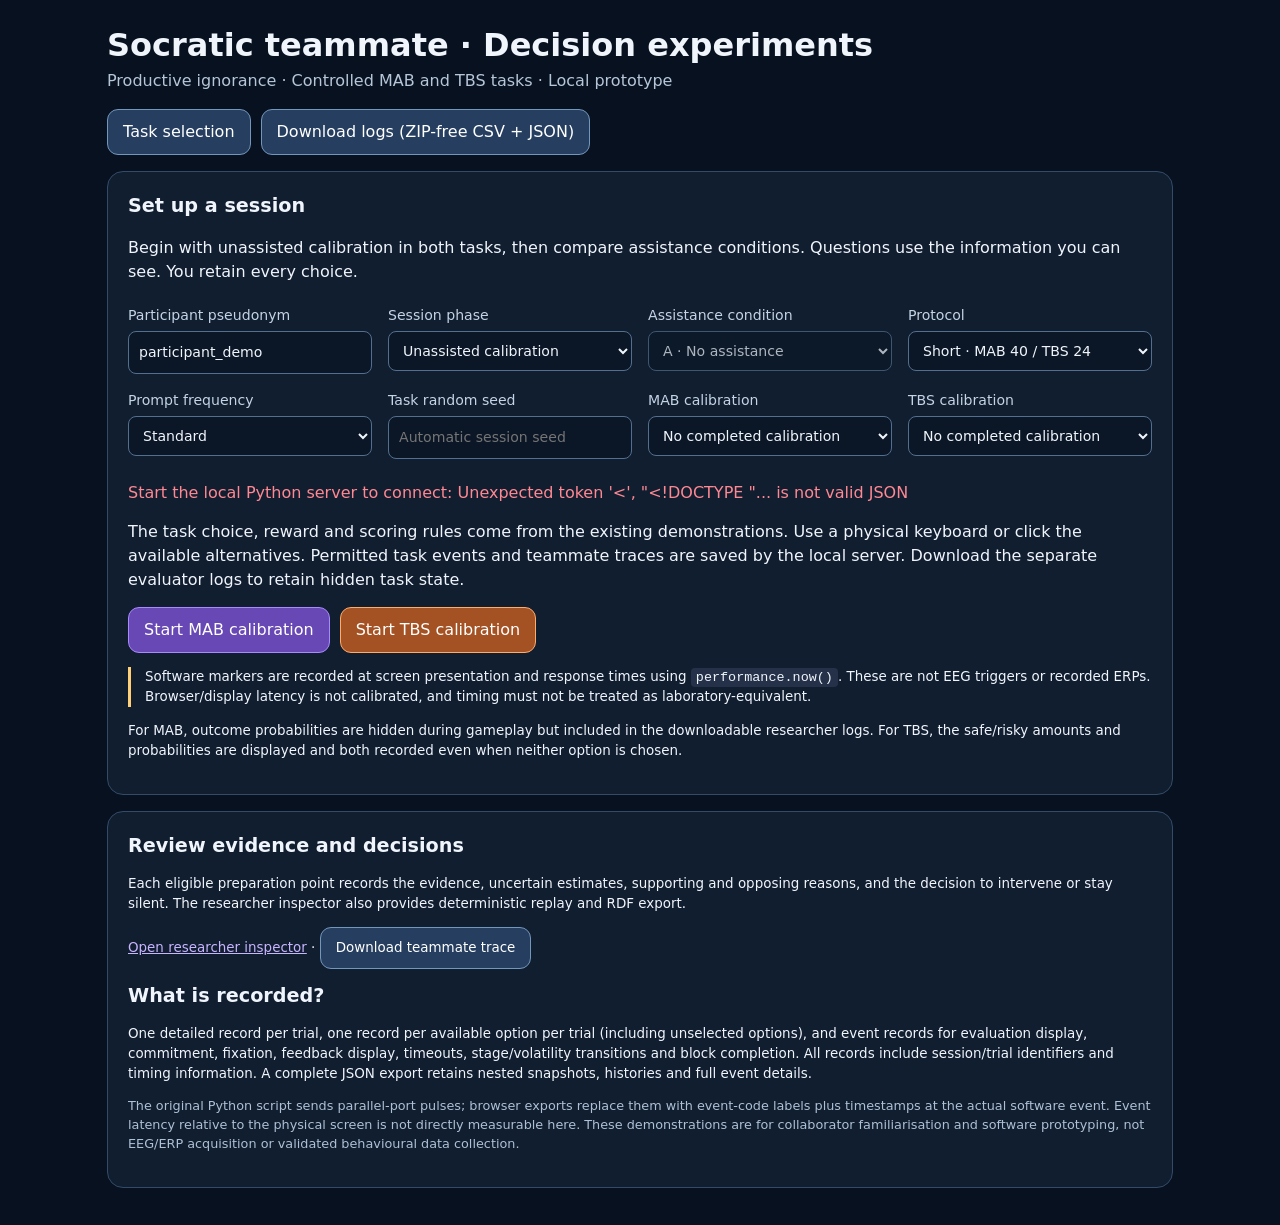
==== socratic_prototype/static/index.html @ b1d97575 "First naive prototype." ====
<!doctype html><html lang="en"><head><meta charset="utf-8"><meta name="viewport" content="width=device-width, initial-scale=1"><title>Socratic teammate | Decision experiments</title><link rel="stylesheet" href="teammate.css"><style>
:root{color-scheme:dark;--bg:#08111f;--panel:#111e30;--edge:#334b69;--text:#f0f5fc;--sub:#b6c6d9;--accent:#a88aff;--orange:#ffab69}*{box-sizing:border-box}body{margin:0;font:16px/1.48 system-ui,-apple-system,Segoe UI,sans-serif;background:var(--bg);color:var(--text)}.container{max-width:1110px;margin:0 auto;padding:22px}.header{display:flex;justify-content:space-between;gap:16px;align-items:center;flex-wrap:wrap}.muted{color:var(--sub)}h1{font-size:clamp(1.35rem,3vw,2rem);margin:0}h2{margin:0 0 10px;font-size:1.2rem}.panel{background:var(--panel);border:1px solid var(--edge);border-radius:16px;padding:20px;margin:16px 0}button{font:inherit;border:1px solid #7396bd;background:#263f60;color:#fff;border-radius:11px;padding:10px 15px;cursor:pointer}button:hover:not(:disabled){background:#35577e}button:disabled{opacity:.5;cursor:not-allowed}button.primary{background:#6748b4;border-color:#a88aff}button.orange{background:#a45223;border-color:#ffab69}button.green{background:#1b6a57;border-color:#66cbb3}.actions{display:flex;gap:10px;flex-wrap:wrap;align-items:center}.status{display:grid;grid-template-columns:repeat(auto-fit,minmax(140px,1fr));gap:12px}.metric{padding:12px;border:1px solid #324865;border-radius:10px}.metric strong{display:block;font-size:1.35rem;font-variant-numeric:tabular-nums}.small{font-size:.84rem}.stagebar{display:flex;gap:8px;flex-wrap:wrap;margin:14px 0}.stage{border:1px solid #465a73;border-radius:10px;padding:8px 13px;color:#93a7bf}.stage.active{background:#4a347e;border-color:#c8b1ff;color:white}.taskarea{min-height:330px;display:flex;align-items:center;justify-content:center;text-align:center}.arms{width:100%;display:grid;grid-template-columns:repeat(2,minmax(0,1fr));gap:14px 28px;max-width:780px;margin:0 auto}.arm{background:#0b1627;border:7px solid var(--edge);border-radius:14px;padding:10px 7px;min-width:0;display:flex;flex-direction:column;align-items:center;gap:4px}.arm img{height:83px;width:126px;max-width:100%;object-fit:contain}.arm:hover:not(:disabled){background:#243950}.armname{font-weight:700}.armhistory{font-size:.72rem;color:#bfcee0;overflow-wrap:anywhere}.arm.blue.shade1{border-color:#0877ec}.arm.blue.shade2{border-color:#52b1ff}.arm.blue.shade3{border-color:#a5d9ff}.arm.red.shade1{border-color:#e32043}.arm.red.shade2{border-color:#fa6481}.arm.red.shade3{border-color:#ffadc0}.choose{display:grid;grid-template-columns:minmax(220px,1fr) minmax(80px,0.45fr) minmax(220px,1fr);gap:24px;width:100%;max-width:900px;align-items:stretch}.choiceSpacer{display:flex;align-items:center;justify-content:center;color:#7890ac;font-size:.92rem}.option{background:#0b1726;border:4px solid var(--edge);padding:18px;border-radius:15px;min-height:220px}.option.risky{border-color:#d94d4d}.option.safe{border-color:#2ea043}.probframe{width:72px;height:114px;margin:14px auto 6px;border:2px solid #ddd;display:flex;align-items:end}.probfill{width:100%;background:#8a45dc}.option strong{font-size:1.4rem}.bar{height:22px;background:#26384c;border-radius:10px;overflow:hidden;position:relative}.fill{height:100%;background:#4ba7f2}.targetline{height:3px;background:#f7db83;position:absolute;right:0;top:0;bottom:0;width:2px}.success{color:#7ef1a0}.loss{color:#ff8892}.big{font-size:clamp(2rem,6vw,4rem);font-weight:750}.notice{color:#f3d6a8}code{background:#243148;padding:2px 5px;border-radius:4px}.warn{border-left:3px solid #ffd078;padding-left:14px}.footer{font-size:.8rem;color:#aec0d5}.hidden{display:none!important}@media(max-width:700px){.choose{grid-template-columns:1fr}.choiceSpacer{display:none}}@media(max-width:520px){.arms{gap:8px 12px}.arm{padding:5px 2px}.arm img{height:65px}.armhistory{font-size:.6rem}.choose{gap:8px}.option{padding:9px}.container{padding:12px}}
</style></head><body><div class="container"><div class="header"><div><h1>Socratic teammate · Decision experiments</h1><div class="muted">Productive ignorance · Controlled MAB and TBS tasks · Local prototype</div></div><div class="actions"><button id="homeBtn">Task selection</button><button id="downloadBtn">Download logs (ZIP-free CSV + JSON)</button></div></div>
<section id="welcome" class="panel"><h2>Set up a session</h2>
<p>Begin with unassisted calibration in both tasks, then compare assistance conditions. Questions use the information you can see. You retain every choice.</p>
<div class="setup-grid">
<label>Participant pseudonym<input id="participantId" value="participant_demo" maxlength="100" autocomplete="off"></label>
<label>Session phase<select id="sessionPhase"><option value="calibration">Unassisted calibration</option><option value="assisted">Comparison session</option></select></label>
<label>Assistance condition<select id="condition"><option value="A">A · No assistance</option><option value="B">B · General guidance</option><option value="C">C · Task-aware guidance</option><option value="F">F · Personalised Socratic teammate</option><option value="D">D · Task-aware Socratic (extension)</option><option value="E">E · Personalised guidance (extension)</option></select></label>
<label>Protocol<select id="protocol"><option value="short">Short · MAB 40 / TBS 24</option><option value="full">Full · MAB 200 / TBS 192</option></select></label>
<label>Prompt frequency<select id="promptFrequency"><option value="standard">Standard</option><option value="infrequent">Infrequent</option><option value="frequent">Frequent</option></select></label>
<label>Task random seed<input id="taskSeed" placeholder="Automatic session seed" maxlength="100"></label>
<label>MAB calibration<select id="mabCalibration"><option value="">No completed calibration</option></select></label>
<label>TBS calibration<select id="tbsCalibration"><option value="">No completed calibration</option></select></label>
</div><p id="setupStatus" class="muted small" aria-live="polite"></p><p id="setupError" class="loss" role="alert"></p><p>The task choice, reward and scoring rules come from the existing demonstrations. Use a physical keyboard or click the available alternatives. Permitted task events and teammate traces are saved by the local server. Download the separate evaluator logs to retain hidden task state.</p><div class="actions"><button class="primary" id="startMab">Start MAB calibration</button><button class="orange" id="startTbs">Start TBS calibration</button></div><p class="small warn">Software markers are recorded at screen presentation and response times using <code>performance.now()</code>. These are not EEG triggers or recorded ERPs. Browser/display latency is not calibrated, and timing must not be treated as laboratory-equivalent.</p><p class="small">For MAB, outcome probabilities are hidden during gameplay but included in the downloadable researcher logs. For TBS, the safe/risky amounts and probabilities are displayed and both recorded even when neither option is chosen.</p></section>
<section id="taskPanel" class="panel hidden"><div class="header"><h2 id="taskTitle"></h2><div class="muted" id="taskProgress"></div></div><div class="status" id="status"></div><div class="stagebar" id="stagebar"><div class="stage" id="phase-eval">Evaluation · option presentation</div><div class="stage" id="phase-commit">Commitment · response</div><div class="stage" id="phase-feed">Feedback · outcome</div></div><div id="teammatePanel" class="teammate hidden" aria-live="polite">
<div class="header"><strong id="teammateHeading">Preparation window</strong><span id="prepCountdown" class="muted small"></span></div>
<p id="teammateMessage"></p><div id="teammateResponse" class="hidden">
<label>Your response (optional)<input id="responseText" maxlength="2000" placeholder="Correct the interpretation or note your reasoning"></label>
<div class="actions small" id="responseButtons"><button data-feedback="helpful">Helpful</button><button data-feedback="disagree">Disagree</button><button data-feedback="fewer">Fewer prompts</button><button data-feedback="dismiss">Dismiss</button></div></div></div>
<div id="taskarea" class="taskarea"></div><div class="actions"><button id="pauseBtn">Pause after this trial</button><button id="exitBtn">End demo</button><span class="muted small" id="timingNote"></span></div></section><section id="finish" class="panel hidden"><h2 id="finishHeading">Demo complete</h2><p id="finishSummary"></p><div class="actions"><button id="finishDownload" class="green">Download full logs</button><button id="finishHome">Back to selection</button></div></section>
<section class="panel small"><h2>Review evidence and decisions</h2><p>Each eligible preparation point records the evidence, uncertain estimates, supporting and opposing reasons, and the decision to intervene or stay silent. The researcher inspector also provides deterministic replay and RDF export.</p><p><a href="inspector.html" target="_blank" rel="noopener">Open researcher inspector</a> · <button id="downloadTrace">Download teammate trace</button></p><h2>What is recorded?</h2><p>One detailed record per trial, one record per available option per trial (including unselected options), and event records for evaluation display, commitment, fixation, feedback display, timeouts, stage/volatility transitions and block completion. All records include session/trial identifiers and timing information. A complete JSON export retains nested snapshots, histories and full event details.</p><p class="footer">The original Python script sends parallel-port pulses; browser exports replace them with event-code labels plus timestamps at the actual software event. Event latency relative to the physical screen is not directly measurable here. These demonstrations are for collaborator familiarisation and software prototyping, not EEG/ERP acquisition or validated behavioural data collection.</p></section></div>
<script>
'use strict';
const by=id=>document.getElementById(id); const sleep=ms=>new Promise(resolve=>setTimeout(resolve,ms));
const clock=()=>performance.now();const iso=()=>new Date().toISOString();
const uid=()=>`demo_${new Date().toISOString().replace(/[^\d]/g,'').slice(0,14)}_${Math.random().toString(36).slice(2,8)}`;
// Seedable, deterministic random generator for reproducible debugging and task-generation snapshots.
function xmur3(str){let h=1779033703^str.length;for(let i=0;i<str.length;i++){h=Math.imul(h^str.charCodeAt(i),3432918353);h=h<<13|h>>>19;}return()=>{h=Math.imul(h^h>>>16,2246822507);h=Math.imul(h^h>>>13,3266489909);return(h^h>>>16)>>>0;};}
function mulberry32(a){return()=>{let t=a+=0x6D2B79F5;t=Math.imul(t^t>>>15,t|1);t^=t+Math.imul(t^t>>>7,t|61);return((t^t>>>14)>>>0)/4294967296;};}
const deep=o=>JSON.parse(JSON.stringify(o));
const configs={MAB:{stable_trials:10,volatile_trials:30,original_stable:50,original_volatile:150,response_timeout_ms:5000,fixation_ms:1000,feedback_ms:1000,intertrial_fixation_ms:1000,miss_penalty:-200,blue_jump_probability:1/16,red_jump_probability:1/4},TBS:{blocks:3,trials_per_block:8,original_blocks:24,response_timeout_ms:5000,fixation_ms:1000,feedback_ms:1000,intertrial_fixation_ms:1000,targets:[595,930,1035,1105],multipliers:[1.1,2.3,3.3,4.2],options:[[{amount:100,prob:90},{amount:265,prob:35}],[{amount:180,prob:60},{amount:260,prob:35}],[{amount:145,prob:75},{amount:245,prob:35}],[{amount:145,prob:55},{amount:350,prob:20}],[{amount:115,prob:90},{amount:240,prob:45}],[{amount:150,prob:60},{amount:190,prob:45}],[{amount:170,prob:75},{amount:245,prob:40}],[{amount:120,prob:80},{amount:210,prob:30}]]}};
const baseArms=[['blue1','blue','8','shade1',[.7,.2,.1],[100,0,-100]],['blue2','blue','1','shade2',[.5,.3,.2],[100,0,-100]],['blue3','blue','3','shade3',[.34,.33,.33],[100,0,-100]],['red1','red','2','shade1',[.5,.3,.2],[200,0,-200]],['red2','red','7','shade2',[.34,.33,.33],[200,0,-200]],['red3','red','9','shade3',[.7,.2,.1],[200,0,-200]]];
let session=null,alive=false,paused=false,pauseRequested=false,runId=0,inputResolver=null,timeoutId=null,requestFrameId=null;let activeTrial=null;
function logEvent(type,detail={},marker=null){if(!session)return null;const evt={session_id:session.id,task:session.task,event_index:session.events.length+1,event:type,marker_code:marker??'',iso_time:iso(),monotonic_ms:Math.round(clock()*1000)/1000,elapsed_session_ms:Math.round((clock()-session.startMono)*1000)/1000,trial_uid:activeTrial?.trial_uid??'',block:activeTrial?.block??'',stage:activeTrial?.stage??'',trial:activeTrial?.trial??'',global_trial:activeTrial?.global_trial??'',...deep(detail)};session.events.push(evt);if(activeTrial)activeTrial.event_sequence.push(evt.event_index);return evt;}
function phase(phaseName){for(let x of ['eval','commit','feed'])by('phase-'+x).classList.toggle('active',x===phaseName)}
function content(html){by('taskarea').innerHTML=html}
function newSession(task){configureProtocol();const id=uid();session={id,task,started_at:iso(),startMono:clock(),random_seed:id,config:deep(configs[task]),events:[],trials:[],options:[],blocks:[],completed:false,notes:'Browser software events only; no EEG/ERP acquisition',rng:mulberry32(xmur3(by('taskSeed').value.trim()||id)())};session.random_seed=by('taskSeed').value.trim()||id;}
function rnd(){return session.rng()};function pick(a){return a[Math.floor(rnd()*a.length)]}
function screenEvent(markerName,info={},markerCode=null){return logEvent(markerName,info,markerCode)}
function stopInput(){if(timeoutId!==null)clearTimeout(timeoutId);timeoutId=null;if(requestFrameId!==null)cancelAnimationFrame(requestFrameId);requestFrameId=null;if(inputResolver){const resolve=inputResolver;inputResolver=null;resolve({key:null,time:null,cancelled:true});}}
async function waitChoice(keys,ms,onTick){by("teammatePanel").classList.add("hidden");return new Promise(resolve=>{if(!alive){resolve({cancelled:true});return;}const start=clock();let settled=false;function finish(key){if(settled)return;settled=true;document.removeEventListener('keydown',keyDown);if(timeoutId!==null)clearTimeout(timeoutId);timeoutId=null;if(requestFrameId!==null)cancelAnimationFrame(requestFrameId);requestFrameId=null;inputResolver=null;resolve({key,time:clock(),response_ms:key?clock()-start:ms,cancelled:false});}function keyDown(e){if(keys.includes(e.key)){e.preventDefault();finish(e.key);}}document.addEventListener('keydown',keyDown);inputResolver=(v)=>{if(settled)return;settled=true;document.removeEventListener('keydown',keyDown);if(timeoutId!==null)clearTimeout(timeoutId);if(requestFrameId!==null)cancelAnimationFrame(requestFrameId);inputResolver=null;resolve(v)};timeoutId=setTimeout(()=>finish(null),ms);function tick(){if(settled)return;onTick?.(Math.max(0,ms-(clock()-start)));requestFrameId=requestAnimationFrame(tick)}tick();});}
function clickChoice(key){if(teammate.preparing){recordEarlyAttempt(key);return;}if(inputResolver){/* call the same keydown handler so keyboard and click use identical timestamp processing */document.dispatchEvent(new KeyboardEvent('keydown',{key,bubbles:true}));}}
function createTrial(o){activeTrial={session_id:session.id,task:session.task,trial_uid:`${session.id}_${session.task}_${String(o.global_trial).padStart(3,'0')}`,trial_start_iso:iso(),trial_start_monotonic_ms:clock(),event_sequence:[],...o};return activeTrial;}
async function finalizeTrial(t){await teammateFeedback(t);t.trial_end_iso=iso();t.trial_end_monotonic_ms=clock();t.duration_ms=t.trial_end_monotonic_ms-t.trial_start_monotonic_ms;session.trials.push(deep(t));activeTrial=null;}
function metrics(data){by('status').innerHTML=data.map(x=>`<div class="metric"><span class="small muted">${x[0]}</span><strong>${x[1]}</strong></div>`).join('')}
function taskShell(task){by('welcome').classList.add('hidden');by('finish').classList.add('hidden');by('taskPanel').classList.remove('hidden');by('taskTitle').textContent=task==='MAB'?'Multi-Armed Bandit (MAB)':'Target-Based Sequential (TBS)';by('pauseBtn').textContent='Pause after this trial';by('timingNote').textContent='5-second response limit · keyboard or click';}
function appendOptions(t,arr){for(const opt of arr){session.options.push({session_id:session.id,task:session.task,trial_uid:t.trial_uid,global_trial:t.global_trial,stage:t.stage??'',block:t.block??'',trial:t.trial??'',...deep(opt)});}}
function outcomeSample(probabilities,outcomes){const p=rnd();let acc=0;for(let i=0;i<probabilities.length;i++){acc+=probabilities[i];if(p<acc)return{outcome:outcomes[i],draw:p};}return{outcome:outcomes.at(-1),draw:p};}
async function runMAB(token){const cfg=configs.MAB;const arms={};baseArms.forEach(([id,color,key,shade,probs,outs])=>arms[id]={id,color,key,shade,probabilities:[...probs],outcomes:[...outs],history:{[outs[0]]:0,[outs[1]]:0,[outs[2]]:0}});let score=0,misses=0;for(let n=1;n<=cfg.stable_trials+cfg.volatile_trials;n++){if(!alive||token!==runId)return;await checkPause(token);if(!alive||token!==runId)return;const stage=n<=cfg.stable_trials?'stable':'volatile', stageTrial=stage==='stable'?n:n-cfg.stable_trials;let changes={blue:{jump:false,draw:null},red:{jump:false,draw:null}};if(stageTrial===1)logEvent('STAGE_START',{stage_name:stage});if(stage==='volatile'){for(const color of ['blue','red']){const chance=color==='blue'?cfg.blue_jump_probability:cfg.red_jump_probability,draw=rnd(),jump=draw<chance;changes[color]={jump,draw,probability:chance};if(jump){for(const arm of Object.values(arms)){if(arm.color===color){const p=arm.probabilities;arm.probabilities=[p[1],p[0],p[2]];}}}logEvent('VOLATILITY_CHECK',{global_trial:n,color,probability:chance,draw,jump});}}
const remaining=cfg.stable_trials+cfg.volatile_trials-n+1;by('taskProgress').textContent=`${stage.toUpperCase()} · trial ${stageTrial} · overall ${n}/${cfg.stable_trials+cfg.volatile_trials}`;metrics([['Current score',score],['Trials remaining',remaining],['Missed choices',misses],['Stage',stage]]);
const snapshot=Object.values(arms).map(a=>({id:a.id,color:a.color,key:a.key,shade:a.shade,probabilities:[...a.probabilities],outcomes:[...a.outcomes],expected_value:a.probabilities.reduce((sum,p,i)=>sum+p*a.outcomes[i],0),history_before:deep(a.history)}));const t=createTrial({global_trial:n,trial:stageTrial,stage,block:null,phase:'evaluation',score_before:score,score_after:null,miss_count_before:misses,remaining_before:remaining,volatility_checks:deep(changes),available_options:deep(snapshot),selected_option:null,response_time_ms:null,random_draw:null,outcome:null,penalty:0});appendOptions(t,snapshot.map(a=>({option_id:a.id,option_side:a.color,key:a.key,probabilities_json:JSON.stringify(a.probabilities),outcomes_json:JSON.stringify(a.outcomes),expected_value:a.expected_value,history_json:JSON.stringify(a.history_before)})));
await teammatePreparation(t,token);if(!alive||token!==runId)return;const displayOrder=['blue2','red2','red1','blue1','blue3','red3'];const ordered=displayOrder.map(id=>snapshot.find(a=>a.id===id)).filter(Boolean);let html='<div class="arms">'+ordered.map(a=>{const h=a.history_before;return `<button class="arm ${a.color} ${a.shade}" data-key="${a.key}" onclick="clickChoice('${a.key}')"><span class="armname">Press ${a.key}</span><img src="slot.png" alt="Slot machine"><span class="armhistory">${a.outcomes.map(x=>`${x>0?'+':''}${x}: ${h[x]}`).join(' | ')}</span></button>`}).join('')+'</div>';content(html);phase('eval'); // Log once the screen content has been prepared and requested for paint.
await nextPaint();if(!alive||token!==runId)return;const onset=screenEvent('EVALUATION_ONSET', {option_ids:snapshot.map(x=>x.id),all_option_probabilities_in_log:true,score_before:score,remaining_before:remaining},3);t.evaluation_iso=onset.iso_time;t.evaluation_monotonic_ms=onset.monotonic_ms;
let r=await waitChoice(snapshot.map(a=>a.key),cfg.response_timeout_ms,left=>{by('timingNote').textContent=`Time remaining: ${(left/1000).toFixed(1)} s`});if(r.cancelled||!alive||token!==runId)return;
if(r.key){const a=Object.values(arms).find(x=>x.key===r.key);t.selected_option=a.id;t.response_time_ms=r.response_ms;phase('commit');const c=screenEvent('COMMITMENT_RESPONSE',{choice:a.id,key:r.key,response_time_ms:r.response_ms},4);t.commitment_iso=c.iso_time;t.commitment_monotonic_ms=c.monotonic_ms;content('<div class="big">+</div>');await nextPaint();screenEvent('FIXATION_ONSET',{after:'commitment'});await sleep(cfg.fixation_ms);if(!alive||token!==runId)return;const sampled=outcomeSample(a.probabilities,a.outcomes);t.random_draw=sampled.draw;t.outcome=sampled.outcome;t.win=sampled.outcome>0;t.penalty=0;score+=sampled.outcome;a.history[sampled.outcome]++;phase('feed');content(`<div><div class="big ${sampled.outcome>0?'success':sampled.outcome<0?'loss':''}">${sampled.outcome>0?'+':''}${sampled.outcome}</div><div>${a.id.toUpperCase()} · Total score: ${score}</div></div>`);await nextPaint();const f=screenEvent('FEEDBACK_ONSET',{selected:a.id,outcome:sampled.outcome,score_after:score,draw:sampled.draw},6);t.feedback_iso=f.iso_time;t.feedback_monotonic_ms=f.monotonic_ms;await sleep(cfg.feedback_ms);
}else{misses++;t.selected_option='NO_RESPONSE';t.penalty=-200;t.outcome=-200;score-=200;phase('feed');content('<div><div class="big loss">−200</div><div>No response within 5 seconds</div></div>');await nextPaint();screenEvent('NO_RESPONSE_TIMEOUT',{penalty:-200,score_after:score},5);await sleep(cfg.feedback_ms);}
if(!alive||token!==runId)return;content('<div class="big">+</div>');await nextPaint();screenEvent('INTERTRIAL_FIXATION_ONSET');await sleep(cfg.intertrial_fixation_ms);t.score_after=score;t.miss_count_after=misses;t.option_histories_after=deep(Object.fromEntries(Object.values(arms).map(a=>[a.id,a.history])));await finalizeTrial(t);
}if(alive&&token===runId)await finishTask(`MAB complete: ${cfg.stable_trials} stable and ${cfg.volatile_trials} volatile choices; final score ${score}; missed choices ${misses}.`)}
function nextPaint(){return new Promise(resolve=>requestAnimationFrame(()=>requestAnimationFrame(resolve)));}
async function runTBS(token){const cfg=configs.TBS;let grand=0,met=0;for(let block=1;block<=cfg.blocks;block++){if(!alive||token!==runId)return;await checkPause(token);if(!alive||token!==runId)return;const target=pick(cfg.targets),mult=cfg.multipliers[cfg.targets.indexOf(target)];let points=0,lastWin=false;logEvent('BLOCK_START',{block,target,multiplier:mult});for(let trial=1;trial<=8;trial++){if(!alive||token!==runId)return;await checkPause(token);const global=(block-1)*8+trial;const pairIndex=Math.floor(rnd()*cfg.options.length);const pair=deep(cfg.options[pairIndex]);const safe={option_id:'safe',key:'1',amount:pair[0].amount,probability:pair[0].prob/100,displayed_probability_percent:pair[0].prob,expected_value:pair[0].amount*pair[0].prob/100};const risky={option_id:'risky',key:'9',amount:pair[1].amount,probability:pair[1].prob/100,displayed_probability_percent:pair[1].prob,expected_value:pair[1].amount*pair[1].prob/100};const options=[safe,risky];const remaining=9-trial,gap=Math.max(0,target-points);by('taskProgress').textContent=`Block ${block}/${cfg.blocks} · trial ${trial}/8`;metrics([['Target',target],['Points before choice',points],['Trials including this',remaining],['Final multiplier',`×${mult}`]]);const t=createTrial({global_trial:global,stage:'changing_constraints',block,trial,phase:'evaluation',target,multiplier:mult,option_set_index:pairIndex+1,available_options:deep(options),points_before:points,target_gap_before:target-points,nonnegative_target_gap_before:gap,remaining_trials_including_current:remaining,remaining_trials_after_current:remaining-1,chosen_option:null,response_time_ms:null,random_draw:null,is_win:null,earned_points:0,points_after:null,final_multiplier_applied:false,final_block_score:null,target_met:null});appendOptions(t,options.map(o=>({...o,option_side:o.option_id})));
const progress=Math.max(0,Math.min(100,points/target*100));const safeOpt=options.find(o=>o.option_id==='safe');const riskyOpt=options.find(o=>o.option_id==='risky');content(`<div style="width:100%"><div style="max-width:760px;margin:0 auto 18px;text-align:left"><div>Progress: <strong>${points}</strong> / ${target}</div><div class="bar"><div class="fill" style="width:${progress}%"></div><div class="targetline"></div></div><div class="small muted">Target gap: ${target-points} · ${remaining} decision${remaining===1?'':'s'} remaining ${trial===8?`· Final multiplier ×${mult}`:''}</div></div><div class="choose"><button class="option safe" onclick="clickChoice('${safeOpt.key}')"><strong>SAFE</strong><div class="probframe"><div class="probfill" style="height:${safeOpt.displayed_probability_percent}%"></div></div><div>Win chance: ${safeOpt.displayed_probability_percent}%</div><div><strong>${safeOpt.amount} points</strong></div><div>Press ${safeOpt.key}</div></button><div class="choiceSpacer"></div><button class="option risky" onclick="clickChoice('${riskyOpt.key}')"><strong>RISKY</strong><div class="probframe"><div class="probfill" style="height:${riskyOpt.displayed_probability_percent}%"></div></div><div>Win chance: ${riskyOpt.displayed_probability_percent}%</div><div><strong>${riskyOpt.amount} points</strong></div><div>Press ${riskyOpt.key}</div></button></div></div>`);phase('eval');await nextPaint();await teammatePreparation(t,token);if(!alive||token!==runId)return;const e=screenEvent('EVALUATION_ONSET',{block,trial,target,points_before:points,remaining_trials:remaining,options:deep(options)},8);t.evaluation_iso=e.iso_time;t.evaluation_monotonic_ms=e.monotonic_ms;const r=await waitChoice(['1','9'],cfg.response_timeout_ms,left=>{by('timingNote').textContent=`Time remaining: ${(left/1000).toFixed(1)} s`});if(r.cancelled||!alive||token!==runId)return;
let isWin=false;if(r.key){const selected=options.find(o=>o.key===r.key);t.chosen_option=selected.option_id;t.chosen_option_details=deep(selected);t.response_time_ms=r.response_ms;phase('commit');const c=screenEvent('COMMITMENT_RESPONSE',{choice:selected.option_id,key:selected.key,response_time_ms:r.response_ms},9);t.commitment_iso=c.iso_time;t.commitment_monotonic_ms=c.monotonic_ms;content('<div class="big">+</div>');await nextPaint();screenEvent('FIXATION_ONSET',{after:'commitment'});await sleep(cfg.fixation_ms);if(!alive||token!==runId)return;const draw=rnd();isWin=draw<selected.probability;t.random_draw=draw;t.is_win=isWin;t.earned_points=isWin?selected.amount:0;if(isWin)points+=selected.amount;phase('feed');content(`<div><div class="big ${isWin?'success':'loss'}">${isWin?'WIN':'NO GAIN'}</div><div>${isWin?`+${selected.amount} points`:'0 points'} · Current points: ${points}</div></div>`);await nextPaint();const f=screenEvent('FEEDBACK_ONSET',{choice:selected.option_id,is_win:isWin,earned_points:t.earned_points,points_after:points,draw},11);t.feedback_iso=f.iso_time;t.feedback_monotonic_ms=f.monotonic_ms;await sleep(cfg.feedback_ms);
}else{t.chosen_option='NO_RESPONSE';t.is_win=false;t.response_time_ms=cfg.response_timeout_ms;phase('feed');content('<div><div class="big loss">TIMEOUT</div><div>No points awarded</div></div>');await nextPaint();screenEvent('NO_RESPONSE_TIMEOUT',{points_after:points},10);await sleep(cfg.feedback_ms);}
if(!alive||token!==runId)return;content('<div class="big">+</div>');await nextPaint();screenEvent('INTERTRIAL_FIXATION_ONSET');await sleep(cfg.intertrial_fixation_ms);t.points_after=points;lastWin=isWin;if(trial===8){const pointsBeforeMultiplier=points;if(isWin){points*=mult;t.final_multiplier_applied=true;}t.final_block_score=points;t.target_met=points>=target;t.points_after_multiplier=points;t.block_points_before_multiplier=pointsBeforeMultiplier;t.block_outcome='block_complete';logEvent('BLOCK_SUMMARY',{block,target,multiplier:mult,points_before_multiplier:pointsBeforeMultiplier,final_score:points,final_trial_win:isWin,multiplier_applied:isWin,target_met:t.target_met});session.blocks.push({session_id:session.id,block,target,multiplier:mult,score_before_multiplier:pointsBeforeMultiplier,score_after_multiplier:points,final_trial_win:isWin,multiplier_applied:isWin,target_met:t.target_met});grand+=points;if(t.target_met)met++;}await finalizeTrial(t);
}if(!alive||token!==runId)return;by('taskProgress').textContent=`Block ${block} summary`;metrics([['Block',block],['Target',target],['Final score',points],['Multiplier applied',lastWin?'Yes':'No']]);phase('feed');content(`<div><h2>End of block ${block}</h2><div class="big ${points>=target?'success':'loss'}">${Math.round(points)}</div><p>${points>=target?'Target met!':'Target not met.'}</p><button id="continueBlock">${block===cfg.blocks?'Complete demo':'Continue to next block'}</button></div>`);await new Promise(resolve=>{by('continueBlock').onclick=resolve;});
}if(alive&&token===runId)await finishTask(`TBS complete: ${cfg.blocks} blocks × 8 decisions; target met in ${met}/${cfg.blocks} blocks; combined final scores ${Math.round(grand)}.`)}
async function checkPause(token){if(!pauseRequested)return;paused=true;pauseRequested=false;by('pauseBtn').textContent='Resume';content('<div><h2>Paused between trials</h2><p>No trial data are being recorded during the pause.</p><button id="resumeMid">Resume</button></div>');await new Promise(resolve=>{by('resumeMid').onclick=()=>{paused=false;by('pauseBtn').textContent='Pause after this trial';resolve();};});}
async function start(task){if(alive)return;by('setupError').textContent='';stopInput();runId++;alive=true;paused=false;pauseRequested=false;newSession(task);try{await connectTeammate(task);}catch(e){alive=false;by('setupError').textContent=String(e.message||e);return;}taskShell(task);logEvent('DEMO_START',{shortened:by('protocol').value==='short',protocol:deep(configs[task])});const token=runId;if(task==='MAB')runMAB(token).catch(showError);else runTBS(token).catch(showError);}
async function finishTask(message){await finishTeammate(true);if(!session)return;alive=false;stopInput();session.completed=true;session.finished_at=iso();logEvent('DEMO_COMPLETED',{trial_count:session.trials.length,option_count:session.options.length});by('taskPanel').classList.add('hidden');by('finish').classList.remove('hidden');by('finishHeading').textContent='Demonstration complete';by('finishSummary').textContent=message+' You can export the complete event, trial, option and block logs.';}
function endTask(){void finishTeammate(false).catch(e=>console.error(e));if(!session)return;alive=false;runId++;stopInput();session.finished_at=iso();logEvent('DEMO_ENDED_EARLY',{completed_trials:session.trials.length});by('taskPanel').classList.add('hidden');by('finish').classList.remove('hidden');by('finishHeading').textContent='Demonstration ended';by('finishSummary').textContent=`${session.trials.length} complete trials recorded. Download logs before starting another task.`;}
function showError(e){console.error(e);if(session)logEvent('ERROR',{message:String(e)});endTask();if(by('finishSummary'))by('finishSummary').textContent='An error occurred: '+String(e)+'; existing completed-trial logs can still be exported.'}
function csvEscape(v){if(v===null||v===undefined)return '';const s=typeof v==='object'?JSON.stringify(v):String(v);return /[",\r\n]/.test(s)?'"'+s.replace(/"/g,'""')+'"':s;}
function csv(rows){if(!rows.length)return '';const fields=[...new Set(rows.flatMap(r=>Object.keys(r)))];return fields.join(',')+'\r\n'+rows.map(r=>fields.map(f=>csvEscape(r[f])).join(',')).join('\r\n')+'\r\n'}
function blobDownload(name,data,type){const blob=new Blob([data],{type});const url=URL.createObjectURL(blob),a=document.createElement('a');a.href=url;a.download=name;a.style.display='none';document.body.appendChild(a);a.click();a.remove();setTimeout(()=>URL.revokeObjectURL(url),5000)}
function downloadAll(){if(!session){alert('Start a task first.');return;}const s=session,root=`${s.id}_${s.task}`;const exportS={...s,rng:undefined,startMono:undefined};blobDownload(`${root}_full.json`,JSON.stringify(exportS,null,2),'application/json');blobDownload(`${root}_trials.csv`,csv(s.trials),'text/csv');blobDownload(`${root}_all_options.csv`,csv(s.options),'text/csv');blobDownload(`${root}_events.csv`,csv(s.events),'text/csv');if(s.blocks.length)blobDownload(`${root}_blocks.csv`,csv(s.blocks),'text/csv');}
function goHome(){if(alive&& !confirm('End current demonstration? Any logs not downloaded will be overwritten when starting another task.'))return;if(alive)endTask();by('welcome').classList.remove('hidden');by('taskPanel').classList.add('hidden');by('finish').classList.add('hidden');}
by('startMab').onclick=()=>start('MAB');by('startTbs').onclick=()=>start('TBS');by('homeBtn').onclick=goHome;by('finishHome').onclick=goHome;by('downloadBtn').onclick=downloadAll;by('finishDownload').onclick=downloadAll;by('exitBtn').onclick=endTask;by('pauseBtn').onclick=()=>{if(!alive)return;pauseRequested=!pauseRequested;by('pauseBtn').textContent=pauseRequested?'Cancel pending pause':'Pause after this trial';};
</script><script src="teammate.js"></script></body></html>
---- socratic_prototype/static/teammate.css ----
input,select{width:100%;padding:10px;border:1px solid #536f90;border-radius:8px;background:#0b1726;color:#f0f5fc;font:inherit;margin-top:5px}label{display:block;font-size:.88rem;color:#c4d3e6}.setup-grid{display:grid;grid-template-columns:repeat(auto-fit,minmax(230px,1fr));gap:16px;margin:22px 0}a{color:#c7b5ff}button:focus-visible,a:focus-visible,input:focus-visible,select:focus-visible{outline:3px solid #ffdb86;outline-offset:3px}.teammate{background:#182840;border:1px solid #7793b6;border-radius:12px;padding:18px;margin-top:18px;min-height:130px}.teammate p{margin:12px 0}.teammate .actions{margin-top:10px}.teammate button{padding:6px 10px;font-size:.82rem}.teammate button.selected{background:#6748b4}.trace-layout{display:grid;grid-template-columns:260px minmax(0,1fr);gap:20px}.trace-sidebar{max-height:75vh;overflow:auto}.trace-sidebar button{display:block;width:100%;text-align:left;margin-bottom:8px;font-size:.85rem}.trace-sidebar button.selected{border-color:#c7b5ff;background:#4a347e}.trace-content{min-width:0}.trace-content pre{font-size:.8rem;white-space:pre-wrap;overflow-wrap:anywhere;background:#091424;padding:14px;border-radius:8px;max-height:450px;overflow:auto}.claim{border-top:1px solid #3d5470;padding:12px 0}.tags{display:flex;flex-wrap:wrap;gap:6px;margin:8px 0}.tag{background:#263f60;border-radius:5px;padding:3px 7px;font-size:.75rem}.tag.unknown,.tag.contested{background:#66482b}.claim h3{font-size:.95rem;margin:4px 0}.trace-content table{border-collapse:collapse;width:100%;font-size:.85rem;margin:12px 0}.trace-content th,.trace-content td{border:1px solid #405876;padding:8px;text-align:left;overflow-wrap:anywhere}.trace-content details{margin:12px 0}.trace-content summary{cursor:pointer;color:#c7b5ff}.trace-content ul{padding-left:24px}.trace-tools{display:flex;gap:12px;align-items:end;flex-wrap:wrap}.trace-tools label{flex:1;min-width:230px}#replayStatus{overflow-wrap:anywhere}.trace-step{padding:6px 9px;border:1px solid #415b7e;border-radius:5px;font-size:.8rem}@media(max-width:760px){.trace-layout{grid-template-columns:1fr}.trace-sidebar{max-height:220px}.trace-content table{font-size:.75rem}}
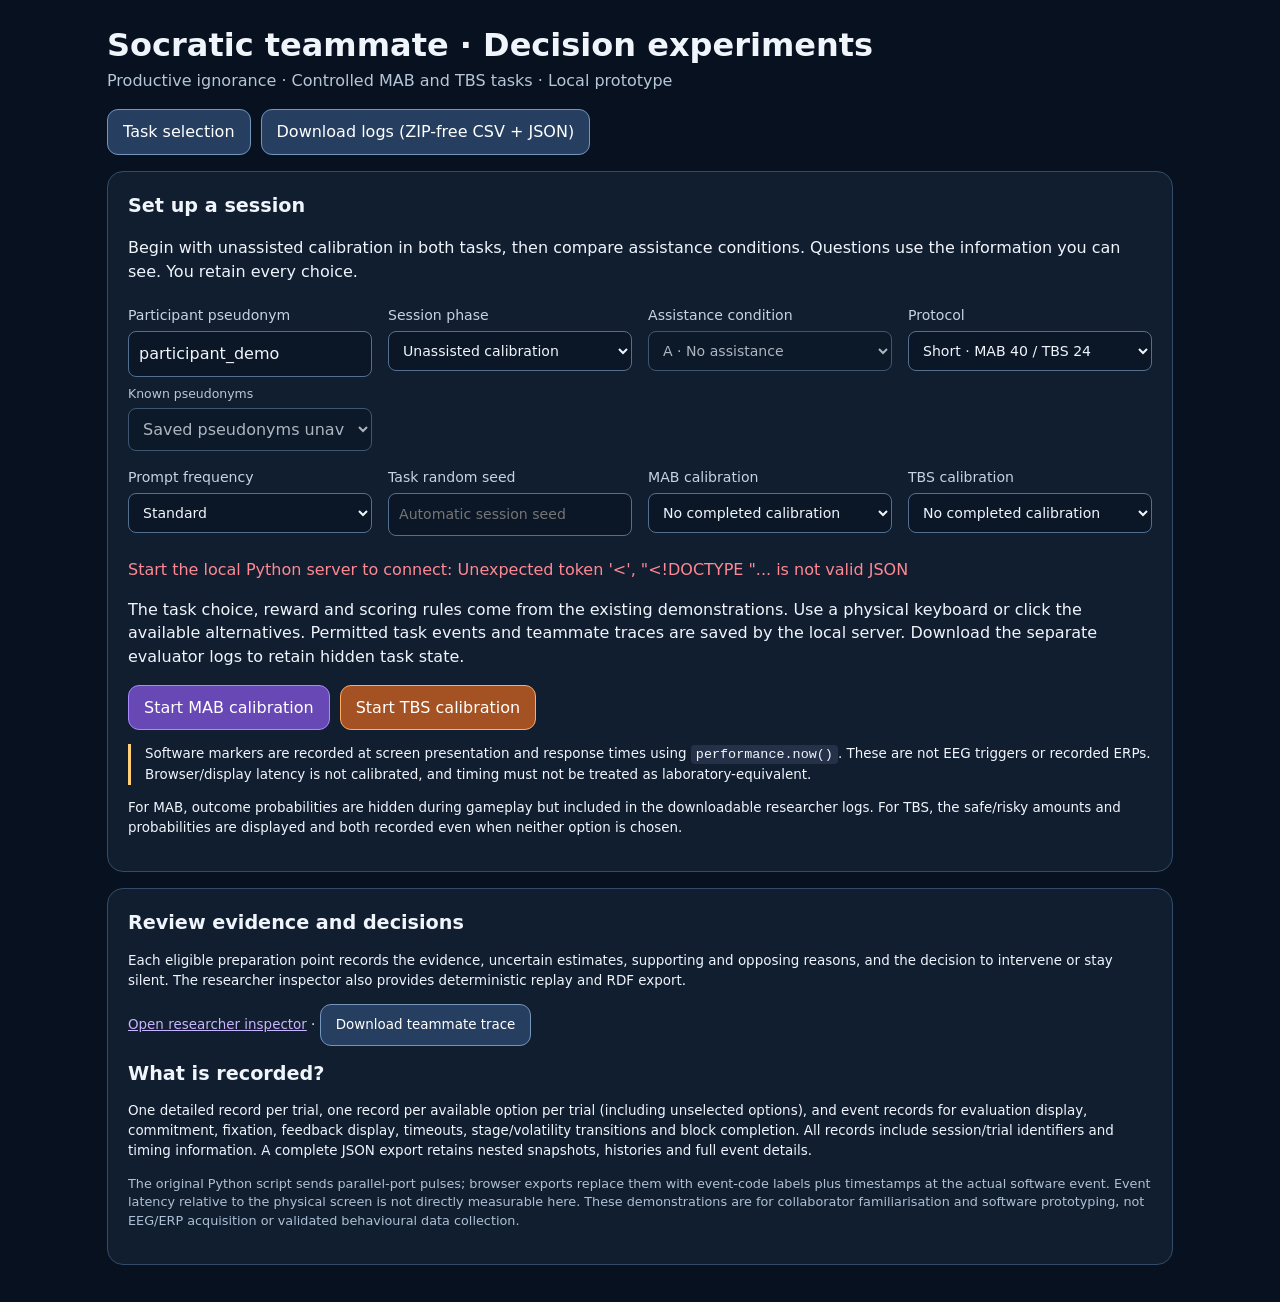
==== commit 3806fd1a: "Added synthetic profiles to enable testing all options (A to F)." ====
--- a/socratic_prototype/static/index.html
+++ b/socratic_prototype/static/index.html
@@ -4,7 +4,7 @@
 <section id="welcome" class="panel"><h2>Set up a session</h2>
 <p>Begin with unassisted calibration in both tasks, then compare assistance conditions. Questions use the information you can see. You retain every choice.</p>
 <div class="setup-grid">
-<label>Participant pseudonym<input id="participantId" value="participant_demo" maxlength="100" autocomplete="off"></label>
+<div class="participant-setup"><label for="participantId">Participant pseudonym</label><input id="participantId" value="participant_demo" maxlength="100" autocomplete="off"><label class="known-participant-label" for="knownParticipant">Known pseudonyms</label><select id="knownParticipant" disabled><option value="">Loading saved pseudonyms…</option></select></div>
 <label>Session phase<select id="sessionPhase"><option value="calibration">Unassisted calibration</option><option value="assisted">Comparison session</option></select></label>
 <label>Assistance condition<select id="condition"><option value="A">A · No assistance</option><option value="B">B · General guidance</option><option value="C">C · Task-aware guidance</option><option value="F">F · Personalised Socratic teammate</option><option value="D">D · Task-aware Socratic (extension)</option><option value="E">E · Personalised guidance (extension)</option></select></label>
 <label>Protocol<select id="protocol"><option value="short">Short · MAB 40 / TBS 24</option><option value="full">Full · MAB 200 / TBS 192</option></select></label>
--- a/socratic_prototype/static/teammate.css
+++ b/socratic_prototype/static/teammate.css
@@ -1 +1,2 @@
 input,select{width:100%;padding:10px;border:1px solid #536f90;border-radius:8px;background:#0b1726;color:#f0f5fc;font:inherit;margin-top:5px}label{display:block;font-size:.88rem;color:#c4d3e6}.setup-grid{display:grid;grid-template-columns:repeat(auto-fit,minmax(230px,1fr));gap:16px;margin:22px 0}a{color:#c7b5ff}button:focus-visible,a:focus-visible,input:focus-visible,select:focus-visible{outline:3px solid #ffdb86;outline-offset:3px}.teammate{background:#182840;border:1px solid #7793b6;border-radius:12px;padding:18px;margin-top:18px;min-height:130px}.teammate p{margin:12px 0}.teammate .actions{margin-top:10px}.teammate button{padding:6px 10px;font-size:.82rem}.teammate button.selected{background:#6748b4}.trace-layout{display:grid;grid-template-columns:260px minmax(0,1fr);gap:20px}.trace-sidebar{max-height:75vh;overflow:auto}.trace-sidebar button{display:block;width:100%;text-align:left;margin-bottom:8px;font-size:.85rem}.trace-sidebar button.selected{border-color:#c7b5ff;background:#4a347e}.trace-content{min-width:0}.trace-content pre{font-size:.8rem;white-space:pre-wrap;overflow-wrap:anywhere;background:#091424;padding:14px;border-radius:8px;max-height:450px;overflow:auto}.claim{border-top:1px solid #3d5470;padding:12px 0}.tags{display:flex;flex-wrap:wrap;gap:6px;margin:8px 0}.tag{background:#263f60;border-radius:5px;padding:3px 7px;font-size:.75rem}.tag.unknown,.tag.contested{background:#66482b}.claim h3{font-size:.95rem;margin:4px 0}.trace-content table{border-collapse:collapse;width:100%;font-size:.85rem;margin:12px 0}.trace-content th,.trace-content td{border:1px solid #405876;padding:8px;text-align:left;overflow-wrap:anywhere}.trace-content details{margin:12px 0}.trace-content summary{cursor:pointer;color:#c7b5ff}.trace-content ul{padding-left:24px}.trace-tools{display:flex;gap:12px;align-items:end;flex-wrap:wrap}.trace-tools label{flex:1;min-width:230px}#replayStatus{overflow-wrap:anywhere}.trace-step{padding:6px 9px;border:1px solid #415b7e;border-radius:5px;font-size:.8rem}@media(max-width:760px){.trace-layout{grid-template-columns:1fr}.trace-sidebar{max-height:220px}.trace-content table{font-size:.75rem}}
+.known-participant-label{font-size:.78rem;margin-top:8px;color:#b6c6d9}
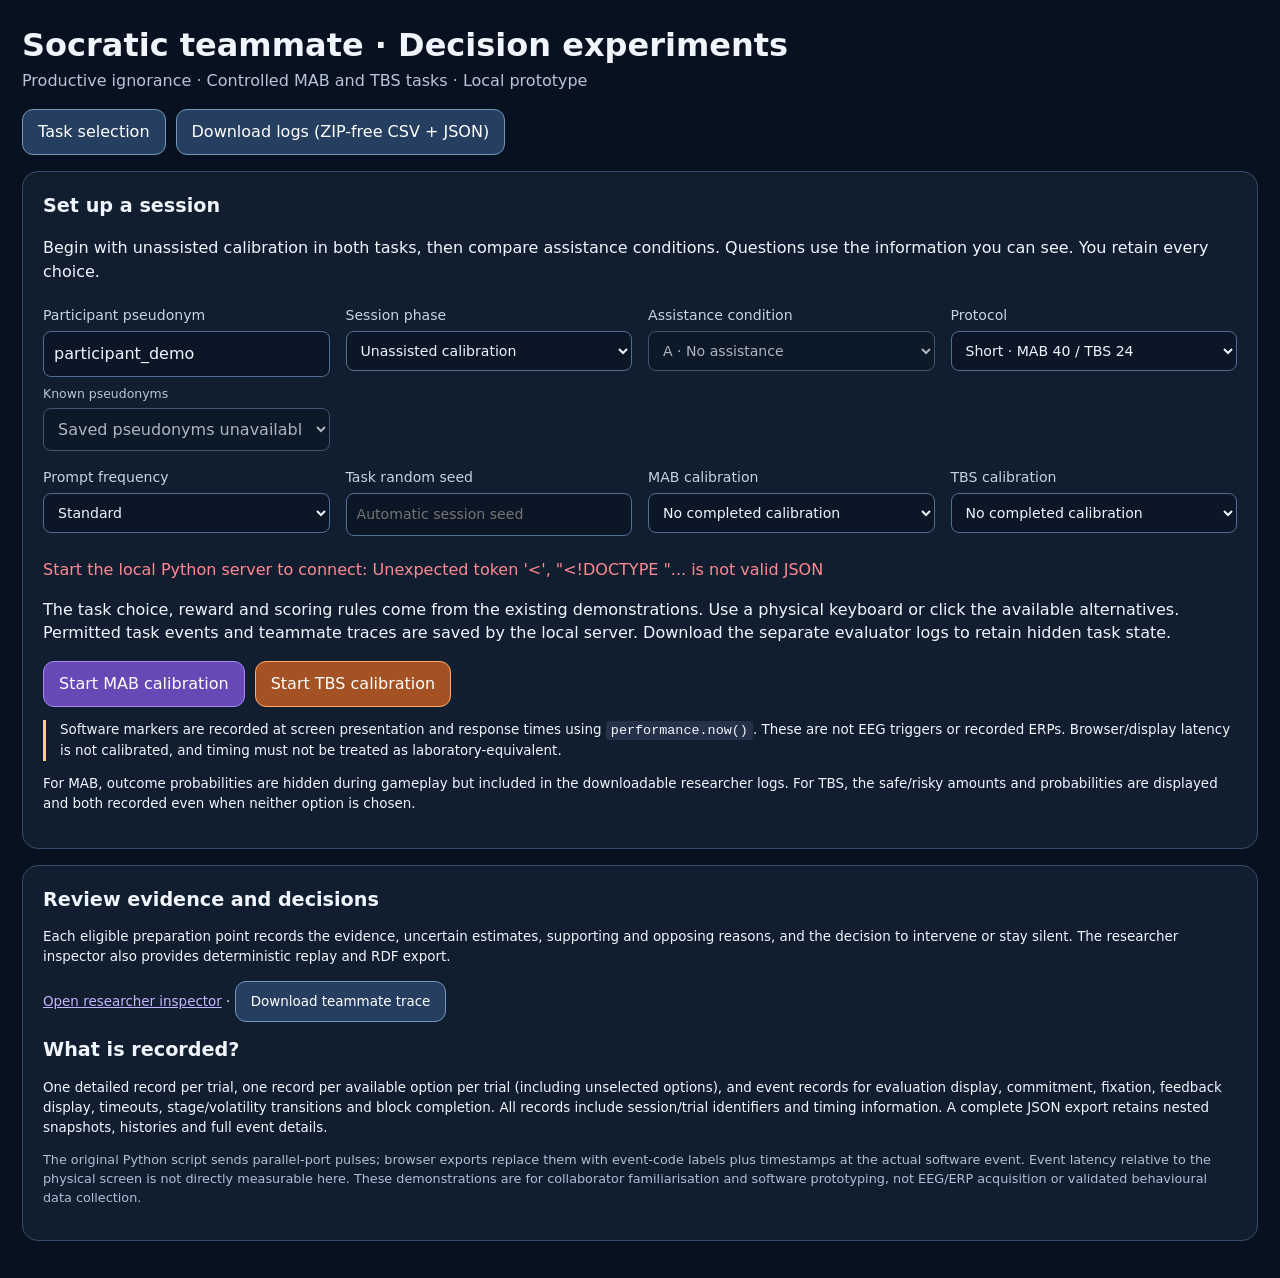
==== commit baaf352d: "Redesigned teammate's presence during the trials." ====
--- a/socratic_prototype/static/index.html
+++ b/socratic_prototype/static/index.html
@@ -1,6 +1,6 @@
 <!doctype html><html lang="en"><head><meta charset="utf-8"><meta name="viewport" content="width=device-width, initial-scale=1"><title>Socratic teammate | Decision experiments</title><link rel="stylesheet" href="teammate.css"><style>
 :root{color-scheme:dark;--bg:#08111f;--panel:#111e30;--edge:#334b69;--text:#f0f5fc;--sub:#b6c6d9;--accent:#a88aff;--orange:#ffab69}*{box-sizing:border-box}body{margin:0;font:16px/1.48 system-ui,-apple-system,Segoe UI,sans-serif;background:var(--bg);color:var(--text)}.container{max-width:1110px;margin:0 auto;padding:22px}.header{display:flex;justify-content:space-between;gap:16px;align-items:center;flex-wrap:wrap}.muted{color:var(--sub)}h1{font-size:clamp(1.35rem,3vw,2rem);margin:0}h2{margin:0 0 10px;font-size:1.2rem}.panel{background:var(--panel);border:1px solid var(--edge);border-radius:16px;padding:20px;margin:16px 0}button{font:inherit;border:1px solid #7396bd;background:#263f60;color:#fff;border-radius:11px;padding:10px 15px;cursor:pointer}button:hover:not(:disabled){background:#35577e}button:disabled{opacity:.5;cursor:not-allowed}button.primary{background:#6748b4;border-color:#a88aff}button.orange{background:#a45223;border-color:#ffab69}button.green{background:#1b6a57;border-color:#66cbb3}.actions{display:flex;gap:10px;flex-wrap:wrap;align-items:center}.status{display:grid;grid-template-columns:repeat(auto-fit,minmax(140px,1fr));gap:12px}.metric{padding:12px;border:1px solid #324865;border-radius:10px}.metric strong{display:block;font-size:1.35rem;font-variant-numeric:tabular-nums}.small{font-size:.84rem}.stagebar{display:flex;gap:8px;flex-wrap:wrap;margin:14px 0}.stage{border:1px solid #465a73;border-radius:10px;padding:8px 13px;color:#93a7bf}.stage.active{background:#4a347e;border-color:#c8b1ff;color:white}.taskarea{min-height:330px;display:flex;align-items:center;justify-content:center;text-align:center}.arms{width:100%;display:grid;grid-template-columns:repeat(2,minmax(0,1fr));gap:14px 28px;max-width:780px;margin:0 auto}.arm{background:#0b1627;border:7px solid var(--edge);border-radius:14px;padding:10px 7px;min-width:0;display:flex;flex-direction:column;align-items:center;gap:4px}.arm img{height:83px;width:126px;max-width:100%;object-fit:contain}.arm:hover:not(:disabled){background:#243950}.armname{font-weight:700}.armhistory{font-size:.72rem;color:#bfcee0;overflow-wrap:anywhere}.arm.blue.shade1{border-color:#0877ec}.arm.blue.shade2{border-color:#52b1ff}.arm.blue.shade3{border-color:#a5d9ff}.arm.red.shade1{border-color:#e32043}.arm.red.shade2{border-color:#fa6481}.arm.red.shade3{border-color:#ffadc0}.choose{display:grid;grid-template-columns:minmax(220px,1fr) minmax(80px,0.45fr) minmax(220px,1fr);gap:24px;width:100%;max-width:900px;align-items:stretch}.choiceSpacer{display:flex;align-items:center;justify-content:center;color:#7890ac;font-size:.92rem}.option{background:#0b1726;border:4px solid var(--edge);padding:18px;border-radius:15px;min-height:220px}.option.risky{border-color:#d94d4d}.option.safe{border-color:#2ea043}.probframe{width:72px;height:114px;margin:14px auto 6px;border:2px solid #ddd;display:flex;align-items:end}.probfill{width:100%;background:#8a45dc}.option strong{font-size:1.4rem}.bar{height:22px;background:#26384c;border-radius:10px;overflow:hidden;position:relative}.fill{height:100%;background:#4ba7f2}.targetline{height:3px;background:#f7db83;position:absolute;right:0;top:0;bottom:0;width:2px}.success{color:#7ef1a0}.loss{color:#ff8892}.big{font-size:clamp(2rem,6vw,4rem);font-weight:750}.notice{color:#f3d6a8}code{background:#243148;padding:2px 5px;border-radius:4px}.warn{border-left:3px solid #ffd078;padding-left:14px}.footer{font-size:.8rem;color:#aec0d5}.hidden{display:none!important}@media(max-width:700px){.choose{grid-template-columns:1fr}.choiceSpacer{display:none}}@media(max-width:520px){.arms{gap:8px 12px}.arm{padding:5px 2px}.arm img{height:65px}.armhistory{font-size:.6rem}.choose{gap:8px}.option{padding:9px}.container{padding:12px}}
-</style></head><body><div class="container"><div class="header"><div><h1>Socratic teammate · Decision experiments</h1><div class="muted">Productive ignorance · Controlled MAB and TBS tasks · Local prototype</div></div><div class="actions"><button id="homeBtn">Task selection</button><button id="downloadBtn">Download logs (ZIP-free CSV + JSON)</button></div></div>
+</style></head><body><div class="container experiment-container"><div class="header"><div><h1>Socratic teammate · Decision experiments</h1><div class="muted">Productive ignorance · Controlled MAB and TBS tasks · Local prototype</div></div><div class="actions"><button id="homeBtn">Task selection</button><button id="downloadBtn">Download logs (ZIP-free CSV + JSON)</button></div></div>
 <section id="welcome" class="panel"><h2>Set up a session</h2>
 <p>Begin with unassisted calibration in both tasks, then compare assistance conditions. Questions use the information you can see. You retain every choice.</p>
 <div class="setup-grid">
@@ -13,12 +13,19 @@
 <label>MAB calibration<select id="mabCalibration"><option value="">No completed calibration</option></select></label>
 <label>TBS calibration<select id="tbsCalibration"><option value="">No completed calibration</option></select></label>
 </div><p id="setupStatus" class="muted small" aria-live="polite"></p><p id="setupError" class="loss" role="alert"></p><p>The task choice, reward and scoring rules come from the existing demonstrations. Use a physical keyboard or click the available alternatives. Permitted task events and teammate traces are saved by the local server. Download the separate evaluator logs to retain hidden task state.</p><div class="actions"><button class="primary" id="startMab">Start MAB calibration</button><button class="orange" id="startTbs">Start TBS calibration</button></div><p class="small warn">Software markers are recorded at screen presentation and response times using <code>performance.now()</code>. These are not EEG triggers or recorded ERPs. Browser/display latency is not calibrated, and timing must not be treated as laboratory-equivalent.</p><p class="small">For MAB, outcome probabilities are hidden during gameplay but included in the downloadable researcher logs. For TBS, the safe/risky amounts and probabilities are displayed and both recorded even when neither option is chosen.</p></section>
-<section id="taskPanel" class="panel hidden"><div class="header"><h2 id="taskTitle"></h2><div class="muted" id="taskProgress"></div></div><div class="status" id="status"></div><div class="stagebar" id="stagebar"><div class="stage" id="phase-eval">Evaluation · option presentation</div><div class="stage" id="phase-commit">Commitment · response</div><div class="stage" id="phase-feed">Feedback · outcome</div></div><div id="teammatePanel" class="teammate hidden" aria-live="polite">
+<div id="taskWorkspace" class="panel hidden"><div class="task-layout"><aside id="teammatePanel" class="teammate is-silent" role="region" aria-labelledby="teammateHeading" aria-live="polite">
 <div class="header"><strong id="teammateHeading">Preparation window</strong><span id="prepCountdown" class="muted small"></span></div>
-<p id="teammateMessage"></p><div id="teammateResponse" class="hidden">
-<label>Your response (optional)<input id="responseText" maxlength="2000" placeholder="Correct the interpretation or note your reasoning"></label>
-<div class="actions small" id="responseButtons"><button data-feedback="helpful">Helpful</button><button data-feedback="disagree">Disagree</button><button data-feedback="fewer">Fewer prompts</button><button data-feedback="dismiss">Dismiss</button></div></div></div>
-<div id="taskarea" class="taskarea"></div><div class="actions"><button id="pauseBtn">Pause after this trial</button><button id="exitBtn">End demo</button><span class="muted small" id="timingNote"></span></div></section><section id="finish" class="panel hidden"><h2 id="finishHeading">Demo complete</h2><p id="finishSummary"></p><div class="actions"><button id="finishDownload" class="green">Download full logs</button><button id="finishHome">Back to selection</button></div></section>
+<p id="teammateContext" class="small muted"></p><p id="teammateMessage"></p>
+<p id="replyStatus" class="small" role="status" aria-live="polite">No active intervention. Replies are disabled.</p>
+<div id="teammateResponse">
+<blockquote id="replyQuestion"></blockquote>
+<label for="responseText">Your reply (optional)</label><textarea disabled id="responseText" rows="3" maxlength="2000" placeholder="Explain your reasoning or correct the interpretation"></textarea>
+<div class="actions small" id="responseButtons"><button disabled type="button" data-feedback="helpful">Helpful</button><button disabled type="button" data-feedback="disagree">Disagree</button><button disabled type="button" data-feedback="fewer">Fewer prompts</button><button disabled type="button" data-feedback="dismiss">Dismiss</button></div>
+<button disabled id="submitReply" type="button" class="primary">Save response</button>
+<p class="small muted">Replies are optional and close when this trial ends. Task timing continues. Replies are recorded; Disagree can contest an interpretation. There is no automatic chat reply.</p>
+</div>
+</aside>
+<div class="task-main"><section id="taskPanel" class="hidden"><div class="header"><h2 id="taskTitle"></h2><div class="muted" id="taskProgress"></div></div><div class="status" id="status"></div><div class="stagebar" id="stagebar"><div class="stage" id="phase-eval">Evaluation · option presentation</div><div class="stage" id="phase-commit">Commitment · response</div><div class="stage" id="phase-feed">Feedback · outcome</div></div><div id="taskarea" class="taskarea"></div><div class="actions"><button id="pauseBtn">Pause after this trial</button><button id="exitBtn">End demo</button><span class="muted small" id="timingNote"></span></div></section><section id="finish" class="hidden"><h2 id="finishHeading">Demo complete</h2><p id="finishSummary"></p><div class="actions"><button id="finishDownload" class="green">Download full logs</button><button id="finishHome">Back to selection</button></div></section></div></div></div>
 <section class="panel small"><h2>Review evidence and decisions</h2><p>Each eligible preparation point records the evidence, uncertain estimates, supporting and opposing reasons, and the decision to intervene or stay silent. The researcher inspector also provides deterministic replay and RDF export.</p><p><a href="inspector.html" target="_blank" rel="noopener">Open researcher inspector</a> · <button id="downloadTrace">Download teammate trace</button></p><h2>What is recorded?</h2><p>One detailed record per trial, one record per available option per trial (including unselected options), and event records for evaluation display, commitment, fixation, feedback display, timeouts, stage/volatility transitions and block completion. All records include session/trial identifiers and timing information. A complete JSON export retains nested snapshots, histories and full event details.</p><p class="footer">The original Python script sends parallel-port pulses; browser exports replace them with event-code labels plus timestamps at the actual software event. Event latency relative to the physical screen is not directly measurable here. These demonstrations are for collaborator familiarisation and software prototyping, not EEG/ERP acquisition or validated behavioural data collection.</p></section></div>
 <script>
 'use strict';
@@ -39,12 +46,12 @@
 function rnd(){return session.rng()};function pick(a){return a[Math.floor(rnd()*a.length)]}
 function screenEvent(markerName,info={},markerCode=null){return logEvent(markerName,info,markerCode)}
 function stopInput(){if(timeoutId!==null)clearTimeout(timeoutId);timeoutId=null;if(requestFrameId!==null)cancelAnimationFrame(requestFrameId);requestFrameId=null;if(inputResolver){const resolve=inputResolver;inputResolver=null;resolve({key:null,time:null,cancelled:true});}}
-async function waitChoice(keys,ms,onTick){by("teammatePanel").classList.add("hidden");return new Promise(resolve=>{if(!alive){resolve({cancelled:true});return;}const start=clock();let settled=false;function finish(key){if(settled)return;settled=true;document.removeEventListener('keydown',keyDown);if(timeoutId!==null)clearTimeout(timeoutId);timeoutId=null;if(requestFrameId!==null)cancelAnimationFrame(requestFrameId);requestFrameId=null;inputResolver=null;resolve({key,time:clock(),response_ms:key?clock()-start:ms,cancelled:false});}function keyDown(e){if(keys.includes(e.key)){e.preventDefault();finish(e.key);}}document.addEventListener('keydown',keyDown);inputResolver=(v)=>{if(settled)return;settled=true;document.removeEventListener('keydown',keyDown);if(timeoutId!==null)clearTimeout(timeoutId);if(requestFrameId!==null)cancelAnimationFrame(requestFrameId);inputResolver=null;resolve(v)};timeoutId=setTimeout(()=>finish(null),ms);function tick(){if(settled)return;onTick?.(Math.max(0,ms-(clock()-start)));requestFrameId=requestAnimationFrame(tick)}tick();});}
+async function waitChoice(keys,ms,onTick){return new Promise(resolve=>{if(!alive){resolve({cancelled:true});return;}const start=clock();let settled=false;function finish(key){if(settled)return;settled=true;document.removeEventListener('keydown',keyDown);if(timeoutId!==null)clearTimeout(timeoutId);timeoutId=null;if(requestFrameId!==null)cancelAnimationFrame(requestFrameId);requestFrameId=null;inputResolver=null;resolve({key,time:clock(),response_ms:key?clock()-start:ms,cancelled:false});}function keyDown(e){if(['INPUT','TEXTAREA','SELECT'].includes(e.target.tagName)||e.isComposing||e.ctrlKey||e.metaKey||e.altKey)return;if(keys.includes(e.key)){e.preventDefault();finish(e.key);}}document.addEventListener('keydown',keyDown);inputResolver=(v)=>{if(settled)return;settled=true;document.removeEventListener('keydown',keyDown);if(timeoutId!==null)clearTimeout(timeoutId);if(requestFrameId!==null)cancelAnimationFrame(requestFrameId);inputResolver=null;resolve(v)};timeoutId=setTimeout(()=>finish(null),ms);function tick(){if(settled)return;onTick?.(Math.max(0,ms-(clock()-start)));requestFrameId=requestAnimationFrame(tick)}tick();});}
 function clickChoice(key){if(teammate.preparing){recordEarlyAttempt(key);return;}if(inputResolver){/* call the same keydown handler so keyboard and click use identical timestamp processing */document.dispatchEvent(new KeyboardEvent('keydown',{key,bubbles:true}));}}
 function createTrial(o){activeTrial={session_id:session.id,task:session.task,trial_uid:`${session.id}_${session.task}_${String(o.global_trial).padStart(3,'0')}`,trial_start_iso:iso(),trial_start_monotonic_ms:clock(),event_sequence:[],...o};return activeTrial;}
 async function finalizeTrial(t){await teammateFeedback(t);t.trial_end_iso=iso();t.trial_end_monotonic_ms=clock();t.duration_ms=t.trial_end_monotonic_ms-t.trial_start_monotonic_ms;session.trials.push(deep(t));activeTrial=null;}
 function metrics(data){by('status').innerHTML=data.map(x=>`<div class="metric"><span class="small muted">${x[0]}</span><strong>${x[1]}</strong></div>`).join('')}
-function taskShell(task){by('welcome').classList.add('hidden');by('finish').classList.add('hidden');by('taskPanel').classList.remove('hidden');by('taskTitle').textContent=task==='MAB'?'Multi-Armed Bandit (MAB)':'Target-Based Sequential (TBS)';by('pauseBtn').textContent='Pause after this trial';by('timingNote').textContent='5-second response limit · keyboard or click';}
+function taskShell(task){by('taskWorkspace').classList.remove('hidden');by('welcome').classList.add('hidden');by('finish').classList.add('hidden');by('taskPanel').classList.remove('hidden');by('taskTitle').textContent=task==='MAB'?'Multi-Armed Bandit (MAB)':'Target-Based Sequential (TBS)';by('pauseBtn').textContent='Pause after this trial';by('timingNote').textContent='5-second response limit · keyboard or click';}
 function appendOptions(t,arr){for(const opt of arr){session.options.push({session_id:session.id,task:session.task,trial_uid:t.trial_uid,global_trial:t.global_trial,stage:t.stage??'',block:t.block??'',trial:t.trial??'',...deep(opt)});}}
 function outcomeSample(probabilities,outcomes){const p=rnd();let acc=0;for(let i=0;i<probabilities.length;i++){acc+=probabilities[i];if(p<acc)return{outcome:outcomes[i],draw:p};}return{outcome:outcomes.at(-1),draw:p};}
 async function runMAB(token){const cfg=configs.MAB;const arms={};baseArms.forEach(([id,color,key,shade,probs,outs])=>arms[id]={id,color,key,shade,probabilities:[...probs],outcomes:[...outs],history:{[outs[0]]:0,[outs[1]]:0,[outs[2]]:0}});let score=0,misses=0;for(let n=1;n<=cfg.stable_trials+cfg.volatile_trials;n++){if(!alive||token!==runId)return;await checkPause(token);if(!alive||token!==runId)return;const stage=n<=cfg.stable_trials?'stable':'volatile', stageTrial=stage==='stable'?n:n-cfg.stable_trials;let changes={blue:{jump:false,draw:null},red:{jump:false,draw:null}};if(stageTrial===1)logEvent('STAGE_START',{stage_name:stage});if(stage==='volatile'){for(const color of ['blue','red']){const chance=color==='blue'?cfg.blue_jump_probability:cfg.red_jump_probability,draw=rnd(),jump=draw<chance;changes[color]={jump,draw,probability:chance};if(jump){for(const arm of Object.values(arms)){if(arm.color===color){const p=arm.probabilities;arm.probabilities=[p[1],p[0],p[2]];}}}logEvent('VOLATILITY_CHECK',{global_trial:n,color,probability:chance,draw,jump});}}
@@ -59,7 +66,11 @@
 }if(alive&&token===runId)await finishTask(`MAB complete: ${cfg.stable_trials} stable and ${cfg.volatile_trials} volatile choices; final score ${score}; missed choices ${misses}.`)}
 function nextPaint(){return new Promise(resolve=>requestAnimationFrame(()=>requestAnimationFrame(resolve)));}
 async function runTBS(token){const cfg=configs.TBS;let grand=0,met=0;for(let block=1;block<=cfg.blocks;block++){if(!alive||token!==runId)return;await checkPause(token);if(!alive||token!==runId)return;const target=pick(cfg.targets),mult=cfg.multipliers[cfg.targets.indexOf(target)];let points=0,lastWin=false;logEvent('BLOCK_START',{block,target,multiplier:mult});for(let trial=1;trial<=8;trial++){if(!alive||token!==runId)return;await checkPause(token);const global=(block-1)*8+trial;const pairIndex=Math.floor(rnd()*cfg.options.length);const pair=deep(cfg.options[pairIndex]);const safe={option_id:'safe',key:'1',amount:pair[0].amount,probability:pair[0].prob/100,displayed_probability_percent:pair[0].prob,expected_value:pair[0].amount*pair[0].prob/100};const risky={option_id:'risky',key:'9',amount:pair[1].amount,probability:pair[1].prob/100,displayed_probability_percent:pair[1].prob,expected_value:pair[1].amount*pair[1].prob/100};const options=[safe,risky];const remaining=9-trial,gap=Math.max(0,target-points);by('taskProgress').textContent=`Block ${block}/${cfg.blocks} · trial ${trial}/8`;metrics([['Target',target],['Points before choice',points],['Trials including this',remaining],['Final multiplier',`×${mult}`]]);const t=createTrial({global_trial:global,stage:'changing_constraints',block,trial,phase:'evaluation',target,multiplier:mult,option_set_index:pairIndex+1,available_options:deep(options),points_before:points,target_gap_before:target-points,nonnegative_target_gap_before:gap,remaining_trials_including_current:remaining,remaining_trials_after_current:remaining-1,chosen_option:null,response_time_ms:null,random_draw:null,is_win:null,earned_points:0,points_after:null,final_multiplier_applied:false,final_block_score:null,target_met:null});appendOptions(t,options.map(o=>({...o,option_side:o.option_id})));
-const progress=Math.max(0,Math.min(100,points/target*100));const safeOpt=options.find(o=>o.option_id==='safe');const riskyOpt=options.find(o=>o.option_id==='risky');content(`<div style="width:100%"><div style="max-width:760px;margin:0 auto 18px;text-align:left"><div>Progress: <strong>${points}</strong> / ${target}</div><div class="bar"><div class="fill" style="width:${progress}%"></div><div class="targetline"></div></div><div class="small muted">Target gap: ${target-points} · ${remaining} decision${remaining===1?'':'s'} remaining ${trial===8?`· Final multiplier ×${mult}`:''}</div></div><div class="choose"><button class="option safe" onclick="clickChoice('${safeOpt.key}')"><strong>SAFE</strong><div class="probframe"><div class="probfill" style="height:${safeOpt.displayed_probability_percent}%"></div></div><div>Win chance: ${safeOpt.displayed_probability_percent}%</div><div><strong>${safeOpt.amount} points</strong></div><div>Press ${safeOpt.key}</div></button><div class="choiceSpacer"></div><button class="option risky" onclick="clickChoice('${riskyOpt.key}')"><strong>RISKY</strong><div class="probframe"><div class="probfill" style="height:${riskyOpt.displayed_probability_percent}%"></div></div><div>Win chance: ${riskyOpt.displayed_probability_percent}%</div><div><strong>${riskyOpt.amount} points</strong></div><div>Press ${riskyOpt.key}</div></button></div></div>`);phase('eval');await nextPaint();await teammatePreparation(t,token);if(!alive||token!==runId)return;const e=screenEvent('EVALUATION_ONSET',{block,trial,target,points_before:points,remaining_trials:remaining,options:deep(options)},8);t.evaluation_iso=e.iso_time;t.evaluation_monotonic_ms=e.monotonic_ms;const r=await waitChoice(['1','9'],cfg.response_timeout_ms,left=>{by('timingNote').textContent=`Time remaining: ${(left/1000).toFixed(1)} s`});if(r.cancelled||!alive||token!==runId)return;
+const progress=Math.max(0,Math.min(100,points/target*100));const safeOpt=options.find(o=>o.option_id==='safe');const riskyOpt=options.find(o=>o.option_id==='risky');const progressMarkup=`<div style="max-width:760px;margin:0 auto 18px;text-align:left"><div>Progress: <strong>${points}</strong> / ${target}</div><div class="bar"><div class="fill" style="width:${progress}%"></div><div class="targetline"></div></div><div class="small muted">Target gap: ${target-points} · ${remaining} decision${remaining===1?'':'s'} remaining ${trial===8?`· Final multiplier ×${mult}`:''}</div></div>`;
+// Keep the upcoming choices out of the DOM throughout preparation.
+content(`<div style="width:100%">${progressMarkup}</div>`);phase(null);
+await teammatePreparation(t,token);if(!alive||token!==runId)return;
+content(`<div style="width:100%">${progressMarkup}<div class="choose"><button class="option safe" onclick="clickChoice('${safeOpt.key}')"><strong>SAFE</strong><div class="probframe"><div class="probfill" style="height:${safeOpt.displayed_probability_percent}%"></div></div><div>Win chance: ${safeOpt.displayed_probability_percent}%</div><div><strong>${safeOpt.amount} points</strong></div><div>Press ${safeOpt.key}</div></button><div class="choiceSpacer"></div><button class="option risky" onclick="clickChoice('${riskyOpt.key}')"><strong>RISKY</strong><div class="probframe"><div class="probfill" style="height:${riskyOpt.displayed_probability_percent}%"></div></div><div>Win chance: ${riskyOpt.displayed_probability_percent}%</div><div><strong>${riskyOpt.amount} points</strong></div><div>Press ${riskyOpt.key}</div></button></div></div>`);phase('eval');await nextPaint();if(!alive||token!==runId)return;const e=screenEvent('EVALUATION_ONSET',{block,trial,target,points_before:points,remaining_trials:remaining,options:deep(options)},8);t.evaluation_iso=e.iso_time;t.evaluation_monotonic_ms=e.monotonic_ms;const r=await waitChoice(['1','9'],cfg.response_timeout_ms,left=>{by('timingNote').textContent=`Time remaining: ${(left/1000).toFixed(1)} s`});if(r.cancelled||!alive||token!==runId)return;
 let isWin=false;if(r.key){const selected=options.find(o=>o.key===r.key);t.chosen_option=selected.option_id;t.chosen_option_details=deep(selected);t.response_time_ms=r.response_ms;phase('commit');const c=screenEvent('COMMITMENT_RESPONSE',{choice:selected.option_id,key:selected.key,response_time_ms:r.response_ms},9);t.commitment_iso=c.iso_time;t.commitment_monotonic_ms=c.monotonic_ms;content('<div class="big">+</div>');await nextPaint();screenEvent('FIXATION_ONSET',{after:'commitment'});await sleep(cfg.fixation_ms);if(!alive||token!==runId)return;const draw=rnd();isWin=draw<selected.probability;t.random_draw=draw;t.is_win=isWin;t.earned_points=isWin?selected.amount:0;if(isWin)points+=selected.amount;phase('feed');content(`<div><div class="big ${isWin?'success':'loss'}">${isWin?'WIN':'NO GAIN'}</div><div>${isWin?`+${selected.amount} points`:'0 points'} · Current points: ${points}</div></div>`);await nextPaint();const f=screenEvent('FEEDBACK_ONSET',{choice:selected.option_id,is_win:isWin,earned_points:t.earned_points,points_after:points,draw},11);t.feedback_iso=f.iso_time;t.feedback_monotonic_ms=f.monotonic_ms;await sleep(cfg.feedback_ms);
 }else{t.chosen_option='NO_RESPONSE';t.is_win=false;t.response_time_ms=cfg.response_timeout_ms;phase('feed');content('<div><div class="big loss">TIMEOUT</div><div>No points awarded</div></div>');await nextPaint();screenEvent('NO_RESPONSE_TIMEOUT',{points_after:points},10);await sleep(cfg.feedback_ms);}
 if(!alive||token!==runId)return;content('<div class="big">+</div>');await nextPaint();screenEvent('INTERTRIAL_FIXATION_ONSET');await sleep(cfg.intertrial_fixation_ms);t.points_after=points;lastWin=isWin;if(trial===8){const pointsBeforeMultiplier=points;if(isWin){points*=mult;t.final_multiplier_applied=true;}t.final_block_score=points;t.target_met=points>=target;t.points_after_multiplier=points;t.block_points_before_multiplier=pointsBeforeMultiplier;t.block_outcome='block_complete';logEvent('BLOCK_SUMMARY',{block,target,multiplier:mult,points_before_multiplier:pointsBeforeMultiplier,final_score:points,final_trial_win:isWin,multiplier_applied:isWin,target_met:t.target_met});session.blocks.push({session_id:session.id,block,target,multiplier:mult,score_before_multiplier:pointsBeforeMultiplier,score_after_multiplier:points,final_trial_win:isWin,multiplier_applied:isWin,target_met:t.target_met});grand+=points;if(t.target_met)met++;}await finalizeTrial(t);
@@ -74,6 +85,6 @@
 function csv(rows){if(!rows.length)return '';const fields=[...new Set(rows.flatMap(r=>Object.keys(r)))];return fields.join(',')+'\r\n'+rows.map(r=>fields.map(f=>csvEscape(r[f])).join(',')).join('\r\n')+'\r\n'}
 function blobDownload(name,data,type){const blob=new Blob([data],{type});const url=URL.createObjectURL(blob),a=document.createElement('a');a.href=url;a.download=name;a.style.display='none';document.body.appendChild(a);a.click();a.remove();setTimeout(()=>URL.revokeObjectURL(url),5000)}
 function downloadAll(){if(!session){alert('Start a task first.');return;}const s=session,root=`${s.id}_${s.task}`;const exportS={...s,rng:undefined,startMono:undefined};blobDownload(`${root}_full.json`,JSON.stringify(exportS,null,2),'application/json');blobDownload(`${root}_trials.csv`,csv(s.trials),'text/csv');blobDownload(`${root}_all_options.csv`,csv(s.options),'text/csv');blobDownload(`${root}_events.csv`,csv(s.events),'text/csv');if(s.blocks.length)blobDownload(`${root}_blocks.csv`,csv(s.blocks),'text/csv');}
-function goHome(){if(alive&& !confirm('End current demonstration? Any logs not downloaded will be overwritten when starting another task.'))return;if(alive)endTask();by('welcome').classList.remove('hidden');by('taskPanel').classList.add('hidden');by('finish').classList.add('hidden');}
+function goHome(){if(alive&& !confirm('End current demonstration? Any logs not downloaded will be overwritten when starting another task.'))return;if(alive)endTask();by('taskWorkspace').classList.add('hidden');by('welcome').classList.remove('hidden');by('taskPanel').classList.add('hidden');by('finish').classList.add('hidden');}
 by('startMab').onclick=()=>start('MAB');by('startTbs').onclick=()=>start('TBS');by('homeBtn').onclick=goHome;by('finishHome').onclick=goHome;by('downloadBtn').onclick=downloadAll;by('finishDownload').onclick=downloadAll;by('exitBtn').onclick=endTask;by('pauseBtn').onclick=()=>{if(!alive)return;pauseRequested=!pauseRequested;by('pauseBtn').textContent=pauseRequested?'Cancel pending pause':'Pause after this trial';};
 </script><script src="teammate.js"></script></body></html>
--- a/socratic_prototype/static/teammate.css
+++ b/socratic_prototype/static/teammate.css
@@ -1,2 +1,24 @@
 input,select{width:100%;padding:10px;border:1px solid #536f90;border-radius:8px;background:#0b1726;color:#f0f5fc;font:inherit;margin-top:5px}label{display:block;font-size:.88rem;color:#c4d3e6}.setup-grid{display:grid;grid-template-columns:repeat(auto-fit,minmax(230px,1fr));gap:16px;margin:22px 0}a{color:#c7b5ff}button:focus-visible,a:focus-visible,input:focus-visible,select:focus-visible{outline:3px solid #ffdb86;outline-offset:3px}.teammate{background:#182840;border:1px solid #7793b6;border-radius:12px;padding:18px;margin-top:18px;min-height:130px}.teammate p{margin:12px 0}.teammate .actions{margin-top:10px}.teammate button{padding:6px 10px;font-size:.82rem}.teammate button.selected{background:#6748b4}.trace-layout{display:grid;grid-template-columns:260px minmax(0,1fr);gap:20px}.trace-sidebar{max-height:75vh;overflow:auto}.trace-sidebar button{display:block;width:100%;text-align:left;margin-bottom:8px;font-size:.85rem}.trace-sidebar button.selected{border-color:#c7b5ff;background:#4a347e}.trace-content{min-width:0}.trace-content pre{font-size:.8rem;white-space:pre-wrap;overflow-wrap:anywhere;background:#091424;padding:14px;border-radius:8px;max-height:450px;overflow:auto}.claim{border-top:1px solid #3d5470;padding:12px 0}.tags{display:flex;flex-wrap:wrap;gap:6px;margin:8px 0}.tag{background:#263f60;border-radius:5px;padding:3px 7px;font-size:.75rem}.tag.unknown,.tag.contested{background:#66482b}.claim h3{font-size:.95rem;margin:4px 0}.trace-content table{border-collapse:collapse;width:100%;font-size:.85rem;margin:12px 0}.trace-content th,.trace-content td{border:1px solid #405876;padding:8px;text-align:left;overflow-wrap:anywhere}.trace-content details{margin:12px 0}.trace-content summary{cursor:pointer;color:#c7b5ff}.trace-content ul{padding-left:24px}.trace-tools{display:flex;gap:12px;align-items:end;flex-wrap:wrap}.trace-tools label{flex:1;min-width:230px}#replayStatus{overflow-wrap:anywhere}.trace-step{padding:6px 9px;border:1px solid #415b7e;border-radius:5px;font-size:.8rem}@media(max-width:760px){.trace-layout{grid-template-columns:1fr}.trace-sidebar{max-height:220px}.trace-content table{font-size:.75rem}}
 .known-participant-label{font-size:.78rem;margin-top:8px;color:#b6c6d9}
+.teammate.is-active{background:#232d49;border-color:#c7b5ff;box-shadow:0 0 0 2px #a88aff40,inset 4px 0 #b49aff}
+.teammate.is-active #teammateHeading{color:#e0d5ff}
+.teammate.is-silent{background:#111c2c;border-color:#40516a;box-shadow:none}
+.teammate.is-silent #teammateHeading,.teammate.is-silent #teammateMessage{color:#9fafc4}
+#teammateMessage{overflow-wrap:anywhere}
+#teammateContext{margin:8px 0 0}
+#responseText{width:100%;resize:vertical;min-height:88px;padding:10px;border:1px solid #536f90;border-radius:8px;background:#0b1726;color:#f0f5fc;font:inherit}
+#responseText:focus-visible{outline:3px solid #ffdb86;outline-offset:3px}
+#responseText:disabled{opacity:.6;cursor:not-allowed}
+#replyQuestion{margin:12px 0;padding-left:10px;border-left:2px solid #7793b6;font-size:.9rem;overflow-wrap:anywhere}
+#submitReply{margin-top:12px}
+#replyStatus{color:#e0d5ff;overflow-wrap:anywhere}
+.container.experiment-container{max-width:1480px}
+.task-layout{display:grid;grid-template-columns:minmax(0,1fr) minmax(280px,320px);gap:24px;align-items:start;margin-top:16px}
+.task-main{grid-column:1;grid-row:1;min-width:0}
+.task-main .stagebar{margin-top:0}
+.task-layout>.teammate{grid-column:2;grid-row:1;position:sticky;top:16px;margin-top:0;min-width:0;max-height:calc(100vh - 32px);max-height:calc(100dvh - 32px);overflow:auto;overscroll-behavior:contain}
+@media(max-width:1099px){
+  .task-layout{grid-template-columns:minmax(0,1fr);gap:16px}
+  .task-layout>.teammate{grid-column:1;grid-row:1;position:static;max-height:none;overflow:visible}
+  .task-main{grid-column:1;grid-row:2}
+}
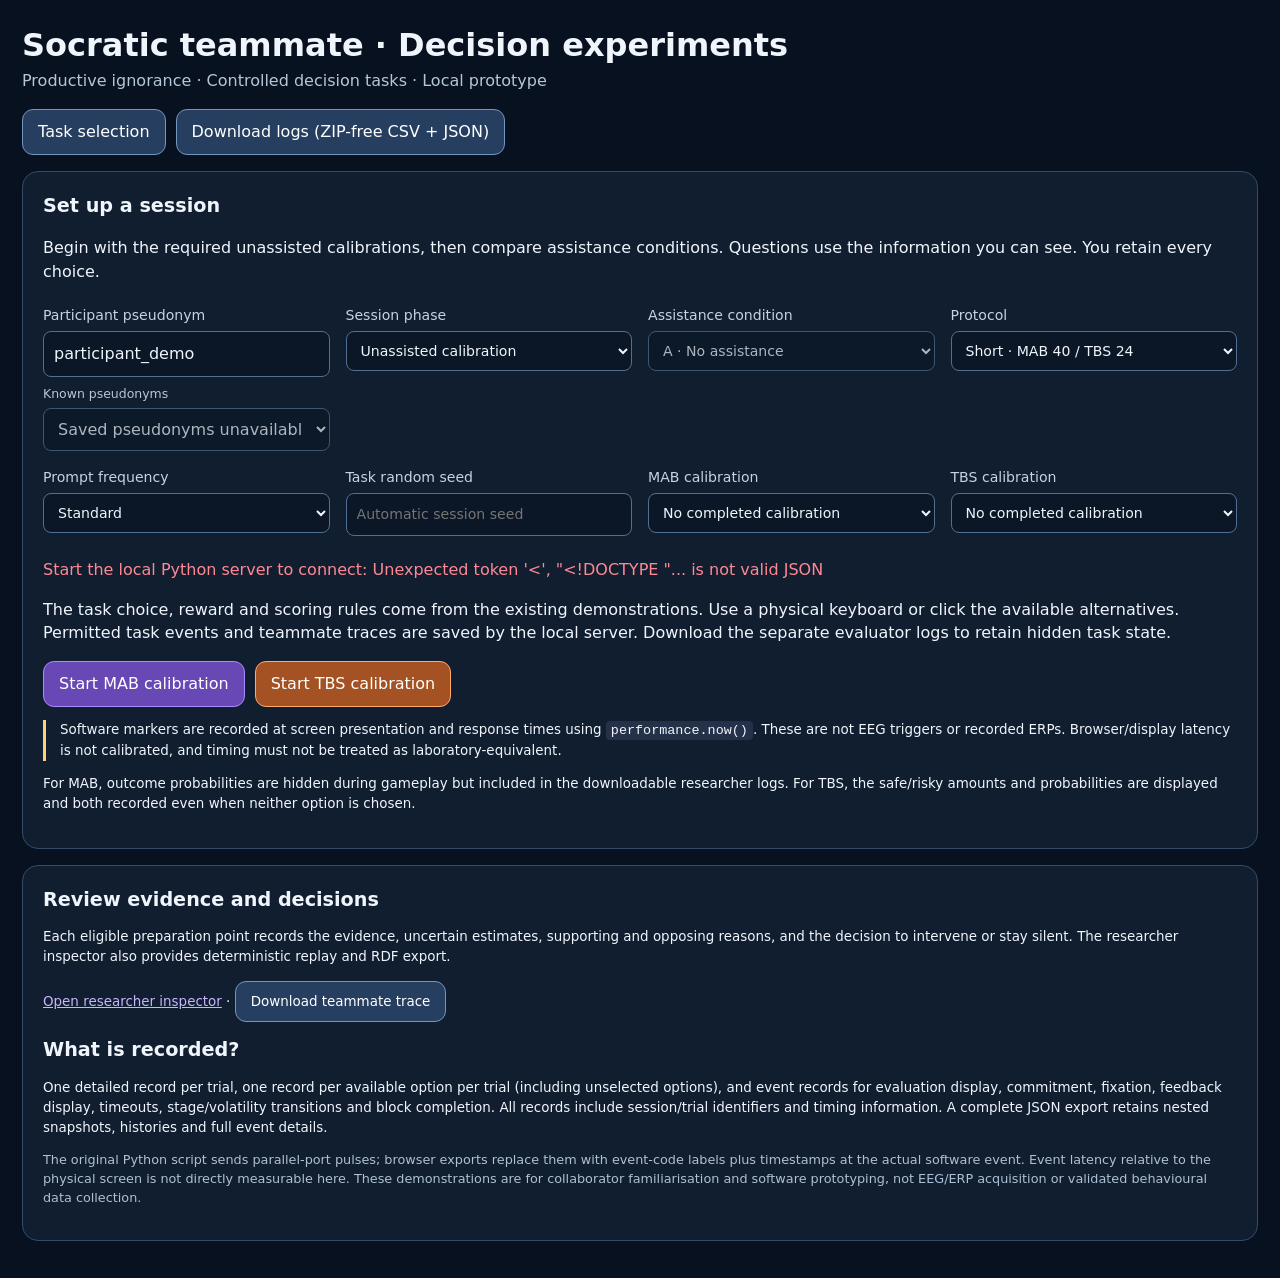
==== commit d8758b69: "Architectural revision for personalization." ====
--- a/socratic_prototype/static/index.html
+++ b/socratic_prototype/static/index.html
@@ -1,18 +1,18 @@
 <!doctype html><html lang="en"><head><meta charset="utf-8"><meta name="viewport" content="width=device-width, initial-scale=1"><title>Socratic teammate | Decision experiments</title><link rel="stylesheet" href="teammate.css"><style>
 :root{color-scheme:dark;--bg:#08111f;--panel:#111e30;--edge:#334b69;--text:#f0f5fc;--sub:#b6c6d9;--accent:#a88aff;--orange:#ffab69}*{box-sizing:border-box}body{margin:0;font:16px/1.48 system-ui,-apple-system,Segoe UI,sans-serif;background:var(--bg);color:var(--text)}.container{max-width:1110px;margin:0 auto;padding:22px}.header{display:flex;justify-content:space-between;gap:16px;align-items:center;flex-wrap:wrap}.muted{color:var(--sub)}h1{font-size:clamp(1.35rem,3vw,2rem);margin:0}h2{margin:0 0 10px;font-size:1.2rem}.panel{background:var(--panel);border:1px solid var(--edge);border-radius:16px;padding:20px;margin:16px 0}button{font:inherit;border:1px solid #7396bd;background:#263f60;color:#fff;border-radius:11px;padding:10px 15px;cursor:pointer}button:hover:not(:disabled){background:#35577e}button:disabled{opacity:.5;cursor:not-allowed}button.primary{background:#6748b4;border-color:#a88aff}button.orange{background:#a45223;border-color:#ffab69}button.green{background:#1b6a57;border-color:#66cbb3}.actions{display:flex;gap:10px;flex-wrap:wrap;align-items:center}.status{display:grid;grid-template-columns:repeat(auto-fit,minmax(140px,1fr));gap:12px}.metric{padding:12px;border:1px solid #324865;border-radius:10px}.metric strong{display:block;font-size:1.35rem;font-variant-numeric:tabular-nums}.small{font-size:.84rem}.stagebar{display:flex;gap:8px;flex-wrap:wrap;margin:14px 0}.stage{border:1px solid #465a73;border-radius:10px;padding:8px 13px;color:#93a7bf}.stage.active{background:#4a347e;border-color:#c8b1ff;color:white}.taskarea{min-height:330px;display:flex;align-items:center;justify-content:center;text-align:center}.arms{width:100%;display:grid;grid-template-columns:repeat(2,minmax(0,1fr));gap:14px 28px;max-width:780px;margin:0 auto}.arm{background:#0b1627;border:7px solid var(--edge);border-radius:14px;padding:10px 7px;min-width:0;display:flex;flex-direction:column;align-items:center;gap:4px}.arm img{height:83px;width:126px;max-width:100%;object-fit:contain}.arm:hover:not(:disabled){background:#243950}.armname{font-weight:700}.armhistory{font-size:.72rem;color:#bfcee0;overflow-wrap:anywhere}.arm.blue.shade1{border-color:#0877ec}.arm.blue.shade2{border-color:#52b1ff}.arm.blue.shade3{border-color:#a5d9ff}.arm.red.shade1{border-color:#e32043}.arm.red.shade2{border-color:#fa6481}.arm.red.shade3{border-color:#ffadc0}.choose{display:grid;grid-template-columns:minmax(220px,1fr) minmax(80px,0.45fr) minmax(220px,1fr);gap:24px;width:100%;max-width:900px;align-items:stretch}.choiceSpacer{display:flex;align-items:center;justify-content:center;color:#7890ac;font-size:.92rem}.option{background:#0b1726;border:4px solid var(--edge);padding:18px;border-radius:15px;min-height:220px}.option.risky{border-color:#d94d4d}.option.safe{border-color:#2ea043}.probframe{width:72px;height:114px;margin:14px auto 6px;border:2px solid #ddd;display:flex;align-items:end}.probfill{width:100%;background:#8a45dc}.option strong{font-size:1.4rem}.bar{height:22px;background:#26384c;border-radius:10px;overflow:hidden;position:relative}.fill{height:100%;background:#4ba7f2}.targetline{height:3px;background:#f7db83;position:absolute;right:0;top:0;bottom:0;width:2px}.success{color:#7ef1a0}.loss{color:#ff8892}.big{font-size:clamp(2rem,6vw,4rem);font-weight:750}.notice{color:#f3d6a8}code{background:#243148;padding:2px 5px;border-radius:4px}.warn{border-left:3px solid #ffd078;padding-left:14px}.footer{font-size:.8rem;color:#aec0d5}.hidden{display:none!important}@media(max-width:700px){.choose{grid-template-columns:1fr}.choiceSpacer{display:none}}@media(max-width:520px){.arms{gap:8px 12px}.arm{padding:5px 2px}.arm img{height:65px}.armhistory{font-size:.6rem}.choose{gap:8px}.option{padding:9px}.container{padding:12px}}
-</style></head><body><div class="container experiment-container"><div class="header"><div><h1>Socratic teammate · Decision experiments</h1><div class="muted">Productive ignorance · Controlled MAB and TBS tasks · Local prototype</div></div><div class="actions"><button id="homeBtn">Task selection</button><button id="downloadBtn">Download logs (ZIP-free CSV + JSON)</button></div></div>
+</style></head><body><div class="container experiment-container"><div class="header"><div><h1>Socratic teammate · Decision experiments</h1><div class="muted">Productive ignorance · Controlled decision tasks · Local prototype</div></div><div class="actions"><button id="homeBtn">Task selection</button><button id="downloadBtn">Download logs (ZIP-free CSV + JSON)</button></div></div>
 <section id="welcome" class="panel"><h2>Set up a session</h2>
-<p>Begin with unassisted calibration in both tasks, then compare assistance conditions. Questions use the information you can see. You retain every choice.</p>
+<p>Begin with the required unassisted calibrations, then compare assistance conditions. Questions use the information you can see. You retain every choice.</p>
 <div class="setup-grid">
 <div class="participant-setup"><label for="participantId">Participant pseudonym</label><input id="participantId" value="participant_demo" maxlength="100" autocomplete="off"><label class="known-participant-label" for="knownParticipant">Known pseudonyms</label><select id="knownParticipant" disabled><option value="">Loading saved pseudonyms…</option></select></div>
 <label>Session phase<select id="sessionPhase"><option value="calibration">Unassisted calibration</option><option value="assisted">Comparison session</option></select></label>
-<label>Assistance condition<select id="condition"><option value="A">A · No assistance</option><option value="B">B · General guidance</option><option value="C">C · Task-aware guidance</option><option value="F">F · Personalised Socratic teammate</option><option value="D">D · Task-aware Socratic (extension)</option><option value="E">E · Personalised guidance (extension)</option></select></label>
+<label>Assistance condition<select id="condition"><option value="A">A · No assistance</option><option value="C">C · Generic direct recommendations</option><option value="E">E · Personalised direct recommendations</option><option value="D">D · Generic Socratic questions</option><option value="F">F · Personalised Socratic questions</option></select></label>
 <label>Protocol<select id="protocol"><option value="short">Short · MAB 40 / TBS 24</option><option value="full">Full · MAB 200 / TBS 192</option></select></label>
 <label>Prompt frequency<select id="promptFrequency"><option value="standard">Standard</option><option value="infrequent">Infrequent</option><option value="frequent">Frequent</option></select></label>
 <label>Task random seed<input id="taskSeed" placeholder="Automatic session seed" maxlength="100"></label>
-<label>MAB calibration<select id="mabCalibration"><option value="">No completed calibration</option></select></label>
-<label>TBS calibration<select id="tbsCalibration"><option value="">No completed calibration</option></select></label>
-</div><p id="setupStatus" class="muted small" aria-live="polite"></p><p id="setupError" class="loss" role="alert"></p><p>The task choice, reward and scoring rules come from the existing demonstrations. Use a physical keyboard or click the available alternatives. Permitted task events and teammate traces are saved by the local server. Download the separate evaluator logs to retain hidden task state.</p><div class="actions"><button class="primary" id="startMab">Start MAB calibration</button><button class="orange" id="startTbs">Start TBS calibration</button></div><p class="small warn">Software markers are recorded at screen presentation and response times using <code>performance.now()</code>. These are not EEG triggers or recorded ERPs. Browser/display latency is not calibrated, and timing must not be treated as laboratory-equivalent.</p><p class="small">For MAB, outcome probabilities are hidden during gameplay but included in the downloadable researcher logs. For TBS, the safe/risky amounts and probabilities are displayed and both recorded even when neither option is chosen.</p></section>
+<!-- CALIBRATION_FIELDS_BEGIN --><label>MAB calibration<select id="mabCalibration"><option value="">No completed calibration</option></select></label>
+<label>TBS calibration<select id="tbsCalibration"><option value="">No completed calibration</option></select></label><!-- CALIBRATION_FIELDS_END -->
+</div><p id="setupStatus" class="muted small" aria-live="polite"></p><p id="setupError" class="loss" role="alert"></p><p>The task choice, reward and scoring rules come from the existing demonstrations. Use a physical keyboard or click the available alternatives. Permitted task events and teammate traces are saved by the local server. Download the separate evaluator logs to retain hidden task state.</p><div class="actions"><!-- TASK_BUTTONS_BEGIN --><button class="primary" id="startMab">Start MAB calibration</button><button class="orange" id="startTbs">Start TBS calibration</button><!-- TASK_BUTTONS_END --></div><p class="small warn">Software markers are recorded at screen presentation and response times using <code>performance.now()</code>. These are not EEG triggers or recorded ERPs. Browser/display latency is not calibrated, and timing must not be treated as laboratory-equivalent.</p><!-- TASK_HELP_BEGIN --><p class="small">For MAB, outcome probabilities are hidden during gameplay but included in the downloadable researcher logs. For TBS, the safe/risky amounts and probabilities are displayed and both recorded even when neither option is chosen.</p><!-- TASK_HELP_END --></section>
 <div id="taskWorkspace" class="panel hidden"><div class="task-layout"><aside id="teammatePanel" class="teammate is-silent" role="region" aria-labelledby="teammateHeading" aria-live="polite">
 <div class="header"><strong id="teammateHeading">Preparation window</strong><span id="prepCountdown" class="muted small"></span></div>
 <p id="teammateContext" class="small muted"></p><p id="teammateMessage"></p>
@@ -36,13 +36,20 @@
 function xmur3(str){let h=1779033703^str.length;for(let i=0;i<str.length;i++){h=Math.imul(h^str.charCodeAt(i),3432918353);h=h<<13|h>>>19;}return()=>{h=Math.imul(h^h>>>16,2246822507);h=Math.imul(h^h>>>13,3266489909);return(h^h>>>16)>>>0;};}
 function mulberry32(a){return()=>{let t=a+=0x6D2B79F5;t=Math.imul(t^t>>>15,t|1);t^=t+Math.imul(t^t>>>7,t|61);return((t^t>>>14)>>>0)/4294967296;};}
 const deep=o=>JSON.parse(JSON.stringify(o));
-const configs={MAB:{stable_trials:10,volatile_trials:30,original_stable:50,original_volatile:150,response_timeout_ms:5000,fixation_ms:1000,feedback_ms:1000,intertrial_fixation_ms:1000,miss_penalty:-200,blue_jump_probability:1/16,red_jump_probability:1/4},TBS:{blocks:3,trials_per_block:8,original_blocks:24,response_timeout_ms:5000,fixation_ms:1000,feedback_ms:1000,intertrial_fixation_ms:1000,targets:[595,930,1035,1105],multipliers:[1.1,2.3,3.3,4.2],options:[[{amount:100,prob:90},{amount:265,prob:35}],[{amount:180,prob:60},{amount:260,prob:35}],[{amount:145,prob:75},{amount:245,prob:35}],[{amount:145,prob:55},{amount:350,prob:20}],[{amount:115,prob:90},{amount:240,prob:45}],[{amount:150,prob:60},{amount:190,prob:45}],[{amount:170,prob:75},{amount:245,prob:40}],[{amount:120,prob:80},{amount:210,prob:30}]]}};
-const baseArms=[['blue1','blue','8','shade1',[.7,.2,.1],[100,0,-100]],['blue2','blue','1','shade2',[.5,.3,.2],[100,0,-100]],['blue3','blue','3','shade3',[.34,.33,.33],[100,0,-100]],['red1','red','2','shade1',[.5,.3,.2],[200,0,-200]],['red2','red','7','shade2',[.34,.33,.33],[200,0,-200]],['red3','red','9','shade3',[.7,.2,.1],[200,0,-200]]];
+const configs={};
+const browserTasks=new Map();
+function registerBrowserTask(id,adapter){if(browserTasks.has(id))throw Error('Duplicate browser adapter '+id);browserTasks.set(id,{id,...adapter});}
+function browserTask(id){const adapter=browserTasks.get(id);if(!adapter)throw Error('No browser adapter for '+id);return adapter;}
+function browserTaskEntries(){return [...browserTasks.values()];}
+function protocolFor(task){return windowStudy?.fixed_protocols?windowStudy.tasks[task].protocol:by('protocol').value;}
+let windowStudy=null;
+
+
 let session=null,alive=false,paused=false,pauseRequested=false,runId=0,inputResolver=null,timeoutId=null,requestFrameId=null;let activeTrial=null;
 function logEvent(type,detail={},marker=null){if(!session)return null;const evt={session_id:session.id,task:session.task,event_index:session.events.length+1,event:type,marker_code:marker??'',iso_time:iso(),monotonic_ms:Math.round(clock()*1000)/1000,elapsed_session_ms:Math.round((clock()-session.startMono)*1000)/1000,trial_uid:activeTrial?.trial_uid??'',block:activeTrial?.block??'',stage:activeTrial?.stage??'',trial:activeTrial?.trial??'',global_trial:activeTrial?.global_trial??'',...deep(detail)};session.events.push(evt);if(activeTrial)activeTrial.event_sequence.push(evt.event_index);return evt;}
 function phase(phaseName){for(let x of ['eval','commit','feed'])by('phase-'+x).classList.toggle('active',x===phaseName)}
 function content(html){by('taskarea').innerHTML=html}
-function newSession(task){configureProtocol();const id=uid();session={id,task,started_at:iso(),startMono:clock(),random_seed:id,config:deep(configs[task]),events:[],trials:[],options:[],blocks:[],completed:false,notes:'Browser software events only; no EEG/ERP acquisition',rng:mulberry32(xmur3(by('taskSeed').value.trim()||id)())};session.random_seed=by('taskSeed').value.trim()||id;}
+function newSession(task){configureProtocol(task);const id=uid();session={id,task,protocol:protocolFor(task),started_at:iso(),startMono:clock(),random_seed:id,config:deep(configs[task]),events:[],trials:[],options:[],blocks:[],completed:false,notes:'Browser software events only; no EEG/ERP acquisition',rng:mulberry32(xmur3(by('taskSeed').value.trim()||id)())};session.random_seed=by('taskSeed').value.trim()||id;}
 function rnd(){return session.rng()};function pick(a){return a[Math.floor(rnd()*a.length)]}
 function screenEvent(markerName,info={},markerCode=null){return logEvent(markerName,info,markerCode)}
 function stopInput(){if(timeoutId!==null)clearTimeout(timeoutId);timeoutId=null;if(requestFrameId!==null)cancelAnimationFrame(requestFrameId);requestFrameId=null;if(inputResolver){const resolve=inputResolver;inputResolver=null;resolve({key:null,time:null,cancelled:true});}}
@@ -51,33 +58,12 @@
 function createTrial(o){activeTrial={session_id:session.id,task:session.task,trial_uid:`${session.id}_${session.task}_${String(o.global_trial).padStart(3,'0')}`,trial_start_iso:iso(),trial_start_monotonic_ms:clock(),event_sequence:[],...o};return activeTrial;}
 async function finalizeTrial(t){await teammateFeedback(t);t.trial_end_iso=iso();t.trial_end_monotonic_ms=clock();t.duration_ms=t.trial_end_monotonic_ms-t.trial_start_monotonic_ms;session.trials.push(deep(t));activeTrial=null;}
 function metrics(data){by('status').innerHTML=data.map(x=>`<div class="metric"><span class="small muted">${x[0]}</span><strong>${x[1]}</strong></div>`).join('')}
-function taskShell(task){by('taskWorkspace').classList.remove('hidden');by('welcome').classList.add('hidden');by('finish').classList.add('hidden');by('taskPanel').classList.remove('hidden');by('taskTitle').textContent=task==='MAB'?'Multi-Armed Bandit (MAB)':'Target-Based Sequential (TBS)';by('pauseBtn').textContent='Pause after this trial';by('timingNote').textContent='5-second response limit · keyboard or click';}
+function taskShell(task){by('taskWorkspace').classList.remove('hidden');by('welcome').classList.add('hidden');by('finish').classList.add('hidden');by('taskPanel').classList.remove('hidden');by('taskTitle').textContent=browserTask(task).title;by('pauseBtn').textContent='Pause after this trial';by('timingNote').textContent='5-second response limit · keyboard or click';}
 function appendOptions(t,arr){for(const opt of arr){session.options.push({session_id:session.id,task:session.task,trial_uid:t.trial_uid,global_trial:t.global_trial,stage:t.stage??'',block:t.block??'',trial:t.trial??'',...deep(opt)});}}
 function outcomeSample(probabilities,outcomes){const p=rnd();let acc=0;for(let i=0;i<probabilities.length;i++){acc+=probabilities[i];if(p<acc)return{outcome:outcomes[i],draw:p};}return{outcome:outcomes.at(-1),draw:p};}
-async function runMAB(token){const cfg=configs.MAB;const arms={};baseArms.forEach(([id,color,key,shade,probs,outs])=>arms[id]={id,color,key,shade,probabilities:[...probs],outcomes:[...outs],history:{[outs[0]]:0,[outs[1]]:0,[outs[2]]:0}});let score=0,misses=0;for(let n=1;n<=cfg.stable_trials+cfg.volatile_trials;n++){if(!alive||token!==runId)return;await checkPause(token);if(!alive||token!==runId)return;const stage=n<=cfg.stable_trials?'stable':'volatile', stageTrial=stage==='stable'?n:n-cfg.stable_trials;let changes={blue:{jump:false,draw:null},red:{jump:false,draw:null}};if(stageTrial===1)logEvent('STAGE_START',{stage_name:stage});if(stage==='volatile'){for(const color of ['blue','red']){const chance=color==='blue'?cfg.blue_jump_probability:cfg.red_jump_probability,draw=rnd(),jump=draw<chance;changes[color]={jump,draw,probability:chance};if(jump){for(const arm of Object.values(arms)){if(arm.color===color){const p=arm.probabilities;arm.probabilities=[p[1],p[0],p[2]];}}}logEvent('VOLATILITY_CHECK',{global_trial:n,color,probability:chance,draw,jump});}}
-const remaining=cfg.stable_trials+cfg.volatile_trials-n+1;by('taskProgress').textContent=`${stage.toUpperCase()} · trial ${stageTrial} · overall ${n}/${cfg.stable_trials+cfg.volatile_trials}`;metrics([['Current score',score],['Trials remaining',remaining],['Missed choices',misses],['Stage',stage]]);
-const snapshot=Object.values(arms).map(a=>({id:a.id,color:a.color,key:a.key,shade:a.shade,probabilities:[...a.probabilities],outcomes:[...a.outcomes],expected_value:a.probabilities.reduce((sum,p,i)=>sum+p*a.outcomes[i],0),history_before:deep(a.history)}));const t=createTrial({global_trial:n,trial:stageTrial,stage,block:null,phase:'evaluation',score_before:score,score_after:null,miss_count_before:misses,remaining_before:remaining,volatility_checks:deep(changes),available_options:deep(snapshot),selected_option:null,response_time_ms:null,random_draw:null,outcome:null,penalty:0});appendOptions(t,snapshot.map(a=>({option_id:a.id,option_side:a.color,key:a.key,probabilities_json:JSON.stringify(a.probabilities),outcomes_json:JSON.stringify(a.outcomes),expected_value:a.expected_value,history_json:JSON.stringify(a.history_before)})));
-await teammatePreparation(t,token);if(!alive||token!==runId)return;const displayOrder=['blue2','red2','red1','blue1','blue3','red3'];const ordered=displayOrder.map(id=>snapshot.find(a=>a.id===id)).filter(Boolean);let html='<div class="arms">'+ordered.map(a=>{const h=a.history_before;return `<button class="arm ${a.color} ${a.shade}" data-key="${a.key}" onclick="clickChoice('${a.key}')"><span class="armname">Press ${a.key}</span><img src="slot.png" alt="Slot machine"><span class="armhistory">${a.outcomes.map(x=>`${x>0?'+':''}${x}: ${h[x]}`).join(' | ')}</span></button>`}).join('')+'</div>';content(html);phase('eval'); // Log once the screen content has been prepared and requested for paint.
-await nextPaint();if(!alive||token!==runId)return;const onset=screenEvent('EVALUATION_ONSET', {option_ids:snapshot.map(x=>x.id),all_option_probabilities_in_log:true,score_before:score,remaining_before:remaining},3);t.evaluation_iso=onset.iso_time;t.evaluation_monotonic_ms=onset.monotonic_ms;
-let r=await waitChoice(snapshot.map(a=>a.key),cfg.response_timeout_ms,left=>{by('timingNote').textContent=`Time remaining: ${(left/1000).toFixed(1)} s`});if(r.cancelled||!alive||token!==runId)return;
-if(r.key){const a=Object.values(arms).find(x=>x.key===r.key);t.selected_option=a.id;t.response_time_ms=r.response_ms;phase('commit');const c=screenEvent('COMMITMENT_RESPONSE',{choice:a.id,key:r.key,response_time_ms:r.response_ms},4);t.commitment_iso=c.iso_time;t.commitment_monotonic_ms=c.monotonic_ms;content('<div class="big">+</div>');await nextPaint();screenEvent('FIXATION_ONSET',{after:'commitment'});await sleep(cfg.fixation_ms);if(!alive||token!==runId)return;const sampled=outcomeSample(a.probabilities,a.outcomes);t.random_draw=sampled.draw;t.outcome=sampled.outcome;t.win=sampled.outcome>0;t.penalty=0;score+=sampled.outcome;a.history[sampled.outcome]++;phase('feed');content(`<div><div class="big ${sampled.outcome>0?'success':sampled.outcome<0?'loss':''}">${sampled.outcome>0?'+':''}${sampled.outcome}</div><div>${a.id.toUpperCase()} · Total score: ${score}</div></div>`);await nextPaint();const f=screenEvent('FEEDBACK_ONSET',{selected:a.id,outcome:sampled.outcome,score_after:score,draw:sampled.draw},6);t.feedback_iso=f.iso_time;t.feedback_monotonic_ms=f.monotonic_ms;await sleep(cfg.feedback_ms);
-}else{misses++;t.selected_option='NO_RESPONSE';t.penalty=-200;t.outcome=-200;score-=200;phase('feed');content('<div><div class="big loss">−200</div><div>No response within 5 seconds</div></div>');await nextPaint();screenEvent('NO_RESPONSE_TIMEOUT',{penalty:-200,score_after:score},5);await sleep(cfg.feedback_ms);}
-if(!alive||token!==runId)return;content('<div class="big">+</div>');await nextPaint();screenEvent('INTERTRIAL_FIXATION_ONSET');await sleep(cfg.intertrial_fixation_ms);t.score_after=score;t.miss_count_after=misses;t.option_histories_after=deep(Object.fromEntries(Object.values(arms).map(a=>[a.id,a.history])));await finalizeTrial(t);
-}if(alive&&token===runId)await finishTask(`MAB complete: ${cfg.stable_trials} stable and ${cfg.volatile_trials} volatile choices; final score ${score}; missed choices ${misses}.`)}
 function nextPaint(){return new Promise(resolve=>requestAnimationFrame(()=>requestAnimationFrame(resolve)));}
-async function runTBS(token){const cfg=configs.TBS;let grand=0,met=0;for(let block=1;block<=cfg.blocks;block++){if(!alive||token!==runId)return;await checkPause(token);if(!alive||token!==runId)return;const target=pick(cfg.targets),mult=cfg.multipliers[cfg.targets.indexOf(target)];let points=0,lastWin=false;logEvent('BLOCK_START',{block,target,multiplier:mult});for(let trial=1;trial<=8;trial++){if(!alive||token!==runId)return;await checkPause(token);const global=(block-1)*8+trial;const pairIndex=Math.floor(rnd()*cfg.options.length);const pair=deep(cfg.options[pairIndex]);const safe={option_id:'safe',key:'1',amount:pair[0].amount,probability:pair[0].prob/100,displayed_probability_percent:pair[0].prob,expected_value:pair[0].amount*pair[0].prob/100};const risky={option_id:'risky',key:'9',amount:pair[1].amount,probability:pair[1].prob/100,displayed_probability_percent:pair[1].prob,expected_value:pair[1].amount*pair[1].prob/100};const options=[safe,risky];const remaining=9-trial,gap=Math.max(0,target-points);by('taskProgress').textContent=`Block ${block}/${cfg.blocks} · trial ${trial}/8`;metrics([['Target',target],['Points before choice',points],['Trials including this',remaining],['Final multiplier',`×${mult}`]]);const t=createTrial({global_trial:global,stage:'changing_constraints',block,trial,phase:'evaluation',target,multiplier:mult,option_set_index:pairIndex+1,available_options:deep(options),points_before:points,target_gap_before:target-points,nonnegative_target_gap_before:gap,remaining_trials_including_current:remaining,remaining_trials_after_current:remaining-1,chosen_option:null,response_time_ms:null,random_draw:null,is_win:null,earned_points:0,points_after:null,final_multiplier_applied:false,final_block_score:null,target_met:null});appendOptions(t,options.map(o=>({...o,option_side:o.option_id})));
-const progress=Math.max(0,Math.min(100,points/target*100));const safeOpt=options.find(o=>o.option_id==='safe');const riskyOpt=options.find(o=>o.option_id==='risky');const progressMarkup=`<div style="max-width:760px;margin:0 auto 18px;text-align:left"><div>Progress: <strong>${points}</strong> / ${target}</div><div class="bar"><div class="fill" style="width:${progress}%"></div><div class="targetline"></div></div><div class="small muted">Target gap: ${target-points} · ${remaining} decision${remaining===1?'':'s'} remaining ${trial===8?`· Final multiplier ×${mult}`:''}</div></div>`;
-// Keep the upcoming choices out of the DOM throughout preparation.
-content(`<div style="width:100%">${progressMarkup}</div>`);phase(null);
-await teammatePreparation(t,token);if(!alive||token!==runId)return;
-content(`<div style="width:100%">${progressMarkup}<div class="choose"><button class="option safe" onclick="clickChoice('${safeOpt.key}')"><strong>SAFE</strong><div class="probframe"><div class="probfill" style="height:${safeOpt.displayed_probability_percent}%"></div></div><div>Win chance: ${safeOpt.displayed_probability_percent}%</div><div><strong>${safeOpt.amount} points</strong></div><div>Press ${safeOpt.key}</div></button><div class="choiceSpacer"></div><button class="option risky" onclick="clickChoice('${riskyOpt.key}')"><strong>RISKY</strong><div class="probframe"><div class="probfill" style="height:${riskyOpt.displayed_probability_percent}%"></div></div><div>Win chance: ${riskyOpt.displayed_probability_percent}%</div><div><strong>${riskyOpt.amount} points</strong></div><div>Press ${riskyOpt.key}</div></button></div></div>`);phase('eval');await nextPaint();if(!alive||token!==runId)return;const e=screenEvent('EVALUATION_ONSET',{block,trial,target,points_before:points,remaining_trials:remaining,options:deep(options)},8);t.evaluation_iso=e.iso_time;t.evaluation_monotonic_ms=e.monotonic_ms;const r=await waitChoice(['1','9'],cfg.response_timeout_ms,left=>{by('timingNote').textContent=`Time remaining: ${(left/1000).toFixed(1)} s`});if(r.cancelled||!alive||token!==runId)return;
-let isWin=false;if(r.key){const selected=options.find(o=>o.key===r.key);t.chosen_option=selected.option_id;t.chosen_option_details=deep(selected);t.response_time_ms=r.response_ms;phase('commit');const c=screenEvent('COMMITMENT_RESPONSE',{choice:selected.option_id,key:selected.key,response_time_ms:r.response_ms},9);t.commitment_iso=c.iso_time;t.commitment_monotonic_ms=c.monotonic_ms;content('<div class="big">+</div>');await nextPaint();screenEvent('FIXATION_ONSET',{after:'commitment'});await sleep(cfg.fixation_ms);if(!alive||token!==runId)return;const draw=rnd();isWin=draw<selected.probability;t.random_draw=draw;t.is_win=isWin;t.earned_points=isWin?selected.amount:0;if(isWin)points+=selected.amount;phase('feed');content(`<div><div class="big ${isWin?'success':'loss'}">${isWin?'WIN':'NO GAIN'}</div><div>${isWin?`+${selected.amount} points`:'0 points'} · Current points: ${points}</div></div>`);await nextPaint();const f=screenEvent('FEEDBACK_ONSET',{choice:selected.option_id,is_win:isWin,earned_points:t.earned_points,points_after:points,draw},11);t.feedback_iso=f.iso_time;t.feedback_monotonic_ms=f.monotonic_ms;await sleep(cfg.feedback_ms);
-}else{t.chosen_option='NO_RESPONSE';t.is_win=false;t.response_time_ms=cfg.response_timeout_ms;phase('feed');content('<div><div class="big loss">TIMEOUT</div><div>No points awarded</div></div>');await nextPaint();screenEvent('NO_RESPONSE_TIMEOUT',{points_after:points},10);await sleep(cfg.feedback_ms);}
-if(!alive||token!==runId)return;content('<div class="big">+</div>');await nextPaint();screenEvent('INTERTRIAL_FIXATION_ONSET');await sleep(cfg.intertrial_fixation_ms);t.points_after=points;lastWin=isWin;if(trial===8){const pointsBeforeMultiplier=points;if(isWin){points*=mult;t.final_multiplier_applied=true;}t.final_block_score=points;t.target_met=points>=target;t.points_after_multiplier=points;t.block_points_before_multiplier=pointsBeforeMultiplier;t.block_outcome='block_complete';logEvent('BLOCK_SUMMARY',{block,target,multiplier:mult,points_before_multiplier:pointsBeforeMultiplier,final_score:points,final_trial_win:isWin,multiplier_applied:isWin,target_met:t.target_met});session.blocks.push({session_id:session.id,block,target,multiplier:mult,score_before_multiplier:pointsBeforeMultiplier,score_after_multiplier:points,final_trial_win:isWin,multiplier_applied:isWin,target_met:t.target_met});grand+=points;if(t.target_met)met++;}await finalizeTrial(t);
-}if(!alive||token!==runId)return;by('taskProgress').textContent=`Block ${block} summary`;metrics([['Block',block],['Target',target],['Final score',points],['Multiplier applied',lastWin?'Yes':'No']]);phase('feed');content(`<div><h2>End of block ${block}</h2><div class="big ${points>=target?'success':'loss'}">${Math.round(points)}</div><p>${points>=target?'Target met!':'Target not met.'}</p><button id="continueBlock">${block===cfg.blocks?'Complete demo':'Continue to next block'}</button></div>`);await new Promise(resolve=>{by('continueBlock').onclick=resolve;});
-}if(alive&&token===runId)await finishTask(`TBS complete: ${cfg.blocks} blocks × 8 decisions; target met in ${met}/${cfg.blocks} blocks; combined final scores ${Math.round(grand)}.`)}
 async function checkPause(token){if(!pauseRequested)return;paused=true;pauseRequested=false;by('pauseBtn').textContent='Resume';content('<div><h2>Paused between trials</h2><p>No trial data are being recorded during the pause.</p><button id="resumeMid">Resume</button></div>');await new Promise(resolve=>{by('resumeMid').onclick=()=>{paused=false;by('pauseBtn').textContent='Pause after this trial';resolve();};});}
-async function start(task){if(alive)return;by('setupError').textContent='';stopInput();runId++;alive=true;paused=false;pauseRequested=false;newSession(task);try{await connectTeammate(task);}catch(e){alive=false;by('setupError').textContent=String(e.message||e);return;}taskShell(task);logEvent('DEMO_START',{shortened:by('protocol').value==='short',protocol:deep(configs[task])});const token=runId;if(task==='MAB')runMAB(token).catch(showError);else runTBS(token).catch(showError);}
+async function start(task){if(alive)return;by('setupError').textContent='';stopInput();runId++;alive=true;paused=false;pauseRequested=false;newSession(task);try{await connectTeammate(task);}catch(e){alive=false;by('setupError').textContent=String(e.message||e);return;}taskShell(task);logEvent('DEMO_START',{shortened:session.protocol==='short',protocol:deep(configs[task])});const token=runId;browserTask(task).run(token).catch(showError);}
 async function finishTask(message){await finishTeammate(true);if(!session)return;alive=false;stopInput();session.completed=true;session.finished_at=iso();logEvent('DEMO_COMPLETED',{trial_count:session.trials.length,option_count:session.options.length});by('taskPanel').classList.add('hidden');by('finish').classList.remove('hidden');by('finishHeading').textContent='Demonstration complete';by('finishSummary').textContent=message+' You can export the complete event, trial, option and block logs.';}
 function endTask(){void finishTeammate(false).catch(e=>console.error(e));if(!session)return;alive=false;runId++;stopInput();session.finished_at=iso();logEvent('DEMO_ENDED_EARLY',{completed_trials:session.trials.length});by('taskPanel').classList.add('hidden');by('finish').classList.remove('hidden');by('finishHeading').textContent='Demonstration ended';by('finishSummary').textContent=`${session.trials.length} complete trials recorded. Download logs before starting another task.`;}
 function showError(e){console.error(e);if(session)logEvent('ERROR',{message:String(e)});endTask();if(by('finishSummary'))by('finishSummary').textContent='An error occurred: '+String(e)+'; existing completed-trial logs can still be exported.'}
@@ -86,5 +72,5 @@
 function blobDownload(name,data,type){const blob=new Blob([data],{type});const url=URL.createObjectURL(blob),a=document.createElement('a');a.href=url;a.download=name;a.style.display='none';document.body.appendChild(a);a.click();a.remove();setTimeout(()=>URL.revokeObjectURL(url),5000)}
 function downloadAll(){if(!session){alert('Start a task first.');return;}const s=session,root=`${s.id}_${s.task}`;const exportS={...s,rng:undefined,startMono:undefined};blobDownload(`${root}_full.json`,JSON.stringify(exportS,null,2),'application/json');blobDownload(`${root}_trials.csv`,csv(s.trials),'text/csv');blobDownload(`${root}_all_options.csv`,csv(s.options),'text/csv');blobDownload(`${root}_events.csv`,csv(s.events),'text/csv');if(s.blocks.length)blobDownload(`${root}_blocks.csv`,csv(s.blocks),'text/csv');}
 function goHome(){if(alive&& !confirm('End current demonstration? Any logs not downloaded will be overwritten when starting another task.'))return;if(alive)endTask();by('taskWorkspace').classList.add('hidden');by('welcome').classList.remove('hidden');by('taskPanel').classList.add('hidden');by('finish').classList.add('hidden');}
-by('startMab').onclick=()=>start('MAB');by('startTbs').onclick=()=>start('TBS');by('homeBtn').onclick=goHome;by('finishHome').onclick=goHome;by('downloadBtn').onclick=downloadAll;by('finishDownload').onclick=downloadAll;by('exitBtn').onclick=endTask;by('pauseBtn').onclick=()=>{if(!alive)return;pauseRequested=!pauseRequested;by('pauseBtn').textContent=pauseRequested?'Cancel pending pause':'Pause after this trial';};
-</script><script src="teammate.js"></script></body></html>
+by('homeBtn').onclick=goHome;by('finishHome').onclick=goHome;by('downloadBtn').onclick=downloadAll;by('finishDownload').onclick=downloadAll;by('exitBtn').onclick=endTask;by('pauseBtn').onclick=()=>{if(!alive)return;pauseRequested=!pauseRequested;by('pauseBtn').textContent=pauseRequested?'Cancel pending pause':'Pause after this trial';};
+</script><!-- TASK_ADAPTERS_BEGIN --><script src="task-adapters/mab.js"></script><script src="task-adapters/tbs.js"></script><!-- TASK_ADAPTERS_END --><script src="teammate.js"></script></body></html>
